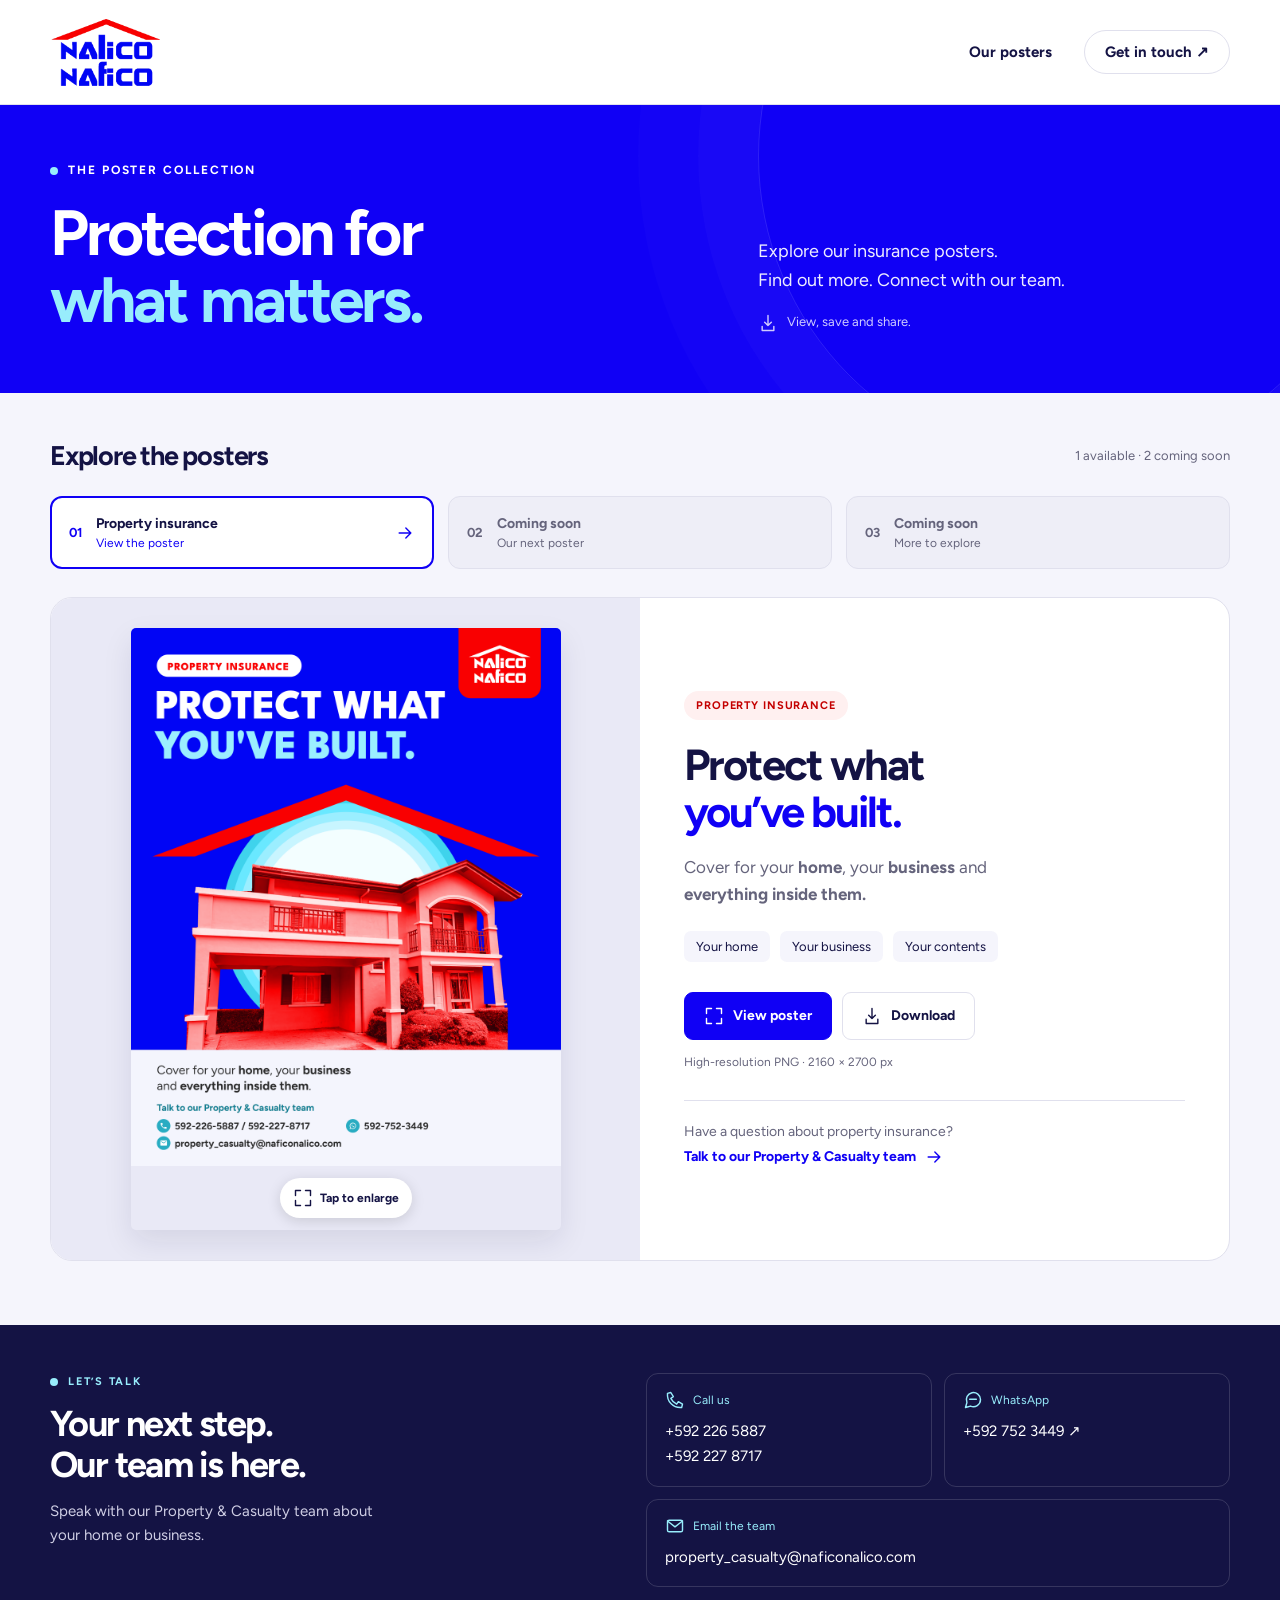
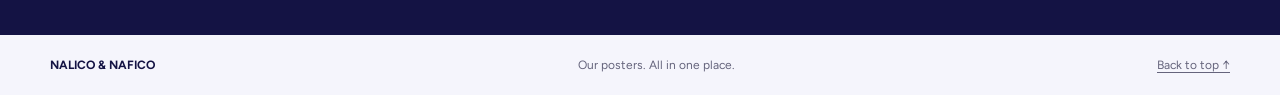
==== posters.html @ 08a46549 "Add Microsoft Forms registration before poster gallery" ====
<!doctype html>
<html lang="en">
<head>
  <meta charset="utf-8">
  <meta name="viewport" content="width=device-width, initial-scale=1">
  <meta name="theme-color" content="#1000f5">
  <meta name="description" content="Explore NALICO & NAFICO's event posters. View and download our property insurance poster, or contact our Property & Casualty team.">
  <meta property="og:title" content="NALICO & NAFICO | Explore our posters">
  <meta property="og:description" content="Protect what you've built. View our property insurance poster and connect with our team.">
  <meta property="og:image" content="https://densdanielp-max.github.io/event-posters/property-insurance.png">
  <title>Explore our posters | NALICO &amp; NAFICO</title>
  <link rel="stylesheet" href="fonts.css">
  <link rel="stylesheet" href="style.css">
  <script src="app.js" defer></script>
</head>
<body>
  <svg xmlns="http://www.w3.org/2000/svg" style="position:absolute;width:0;height:0;overflow:hidden" aria-hidden="true"><symbol id="arrow" viewBox="0 0 24 24"><path d="M5 12h14m-6-6 6 6-6 6"/></symbol><symbol id="download" viewBox="0 0 24 24"><path d="M12 3v12m-4-4 4 4 4-4M5 16v5h14v-5"/></symbol><symbol id="expand" viewBox="0 0 24 24"><path d="M9 3H3v6m12-6h6v6M3 15v6h6m12-6v6h-6"/></symbol><symbol id="phone" viewBox="0 0 24 24"><path d="m7 3 3 5-3 2a15 15 0 0 0 7 7l2-3 5 3-1 4C10 22 2 14 3 4Z"/></symbol><symbol id="mail" viewBox="0 0 24 24"><rect x="3" y="5" width="18" height="14" rx="2"/><path d="m3 6 9 7 9-7"/></symbol><symbol id="chat" viewBox="0 0 24 24"><path d="M21 11.5a8.5 8.5 0 0 1-12 7.8L3 21l1.7-6A8.5 8.5 0 1 1 21 11.5Z"/><path d="M8 11h8"/></symbol></svg>
  <a class="skip" href="#posters">Skip to posters</a>
  <header><div class="wrap header-inner"><a href="#" aria-label="NALICO and NAFICO home"><img class="logo" src="logo.png" width="356" height="222" alt="NALICO NAFICO"></a><nav class="nav" aria-label="Main navigation"><a href="#posters">Our posters</a><a class="contact-nav" href="#contact">Get in touch <span aria-hidden="true">↗</span></a></nav></div></header>
  <main>
    <section class="intro" aria-labelledby="page-title"><div class="wrap intro-grid"><div><p class="eyebrow">The poster collection</p><h1 id="page-title">Protection for<br><span>what matters.</span></h1></div><div class="intro-copy"><p>Explore our insurance posters.<br>Find out more. Connect with our team.</p><p class="hint"><svg class="icon" aria-hidden="true"><use href="#download"/></svg>View, save and share.</p></div></div></section>
    <section class="collection wrap" id="posters" aria-labelledby="collection-title">
      <div class="section-title"><h2 id="collection-title">Explore the posters</h2><span>1 available · 2 coming soon</span></div>
      <div class="poster-list" aria-label="Poster collection">
        <a class="poster-slot active" href="#property"><span class="slot-number">01</span><span class="slot-label">Property insurance<small>View the poster</small></span><svg class="icon slot-arrow" aria-hidden="true"><use href="#arrow"/></svg></a>
        <div class="poster-slot pending"><span class="slot-number">02</span><span class="slot-label">Coming soon<small>Our next poster</small></span></div>
        <div class="poster-slot pending"><span class="slot-number">03</span><span class="slot-label">Coming soon<small>More to explore</small></span></div>
      </div>
      <article class="feature" id="property" aria-labelledby="property-title">
        <div class="artwork"><a class="poster-open" href="property-insurance.png" data-open-poster aria-label="View property insurance poster full size"><img src="property-insurance.png" width="2160" height="2700" fetchpriority="high" alt="Property insurance: Protect what you've built. Cover for your home, your business and everything inside them. Contact details are provided below."><span class="zoom-label"><svg class="icon" aria-hidden="true"><use href="#expand"/></svg>Tap to enlarge</span></a></div>
        <div class="details"><span class="tag">Property insurance</span><h2 id="property-title">Protect what<br><span>you’ve built.</span></h2><p>Cover for your <strong>home</strong>, your <strong>business</strong> and <strong>everything inside them.</strong></p><ul class="cover-points" aria-label="Property insurance"><li>Your home</li><li>Your business</li><li>Your contents</li></ul><div class="actions"><a class="btn btn-primary" href="property-insurance.png" data-open-poster><svg class="icon" aria-hidden="true"><use href="#expand"/></svg>View poster</a><a class="btn" href="property-insurance.png" download="NAFICO-Property-Insurance.png"><svg class="icon" aria-hidden="true"><use href="#download"/></svg>Download</a></div><p class="file-note">High-resolution PNG · 2160 × 2700 px</p><div class="mini-contact">Have a question about property insurance?<br><a href="#contact">Talk to our Property &amp; Casualty team <svg class="icon" aria-hidden="true"><use href="#arrow"/></svg></a></div></div>
      </article>
    </section>
    <section class="contact-section" id="contact" aria-labelledby="contact-title"><div class="wrap contact-grid"><div><p class="eyebrow">Let’s talk</p><h2 id="contact-title">Your next step.<br>Our team is here.</h2><p>Speak with our Property &amp; Casualty team about your home or business.</p></div><div class="contact-methods"><div class="contact-item"><span class="method-title"><svg class="icon" aria-hidden="true"><use href="#phone"/></svg>Call us</span><a href="tel:+5922265887">+592 226 5887</a><a href="tel:+5922278717">+592 227 8717</a></div><div class="contact-item"><span class="method-title"><svg class="icon" aria-hidden="true"><use href="#chat"/></svg>WhatsApp</span><a href="https://wa.me/5927523449" target="_blank" rel="noopener noreferrer" aria-label="Chat on WhatsApp at +592 752 3449 (opens in a new tab)">+592 752 3449 ↗</a></div><div class="contact-item wide"><span class="method-title"><svg class="icon" aria-hidden="true"><use href="#mail"/></svg>Email the team</span><a href="mailto:property_casualty@naficonalico.com">property_casualty@naficonalico.com</a></div></div></div></section>
  </main>
  <footer><div class="wrap footer-inner"><strong>NALICO &amp; NAFICO</strong><span>Our posters. All in one place.</span><a href="#page-title">Back to top ↑</a></div></footer>
  <dialog id="poster-dialog" aria-labelledby="dialog-title"><div class="dialog-bar"><h2 id="dialog-title">Property insurance</h2><div class="dialog-tools"><a class="btn" href="property-insurance.png" download="NAFICO-Property-Insurance.png" aria-label="Download property insurance poster"><svg class="icon" aria-hidden="true"><use href="#download"/></svg><span class="download-label">Download</span></a><button class="btn" id="close-poster" type="button" autofocus>Close <span aria-hidden="true">×</span></button></div></div><img class="dialog-poster" src="property-insurance.png" width="2160" height="2700" loading="lazy" alt="NALICO NAFICO property insurance poster: Protect what you've built. Home, business and contents. Call 592-226-5887 or 592-227-8717; WhatsApp 592-752-3449; email property_casualty@naficonalico.com."><p class="dialog-tip"><a href="property-insurance.png" target="_blank" rel="noopener">Open original image for a closer look ↗</a></p></dialog>
</body>
</html>
---- fonts.css ----
/* latin */
@font-face {
  font-family: 'Figtree';
  font-style: normal;
  font-weight: 400;
  font-display: block;
  src: url([data-uri]) format('woff2');
  unicode-range: U+0000-00FF, U+0131, U+0152-0153, U+02BB-02BC, U+02C6, U+02DA, U+02DC, U+0304, U+0308, U+0329, U+2000-206F, U+20AC, U+2122, U+2191, U+2193, U+2212, U+2215, U+FEFF, U+FFFD;
}
/* latin */
@font-face {
  font-family: 'Figtree';
  font-style: normal;
  font-weight: 700;
  font-display: block;
  src: url([data-uri]) format('woff2');
  unicode-range: U+0000-00FF, U+0131, U+0152-0153, U+02BB-02BC, U+02C6, U+02DA, U+02DC, U+0304, U+0308, U+0329, U+2000-206F, U+20AC, U+2122, U+2191, U+2193, U+2212, U+2215, U+FEFF, U+FFFD;
}
/* latin */
@font-face {
  font-family: 'League Spartan';
  font-style: normal;
  font-weight: 800;
  font-display: block;
  src: url([data-uri]) format('woff2');
  unicode-range: U+0000-00FF, U+0131, U+0152-0153, U+02BB-02BC, U+02C6, U+02DA, U+02DC, U+0304, U+0308, U+0329, U+2000-206F, U+20AC, U+2122, U+2191, U+2193, U+2212, U+2215, U+FEFF, U+FFFD;
}
---- style.css ----
:root{--blue:#1000f5;--navy:#141344;--aqua:#98edfc;--red:#fa0808;--paper:#f5f5fc;--muted:#65647c;--line:#e0e0ed;--radius:22px;font-family:Figtree,Arial,sans-serif;color:var(--navy);background:var(--paper);color-scheme:light}
*{box-sizing:border-box}html{scroll-behavior:smooth;scroll-padding-top:24px}body{margin:0}a{color:inherit;text-decoration:none}button{font:inherit;cursor:pointer}img{display:block;max-width:100%}button,a{-webkit-tap-highlight-color:transparent}a:focus-visible,button:focus-visible{outline:3px solid #148090;outline-offset:5px}h1,h2,h3,p{margin:0}h1,h2,h3{font-weight:800;letter-spacing:-.045em}p{line-height:1.6}.wrap{width:min(1180px,calc(100% - 80px));margin:auto}.skip{position:absolute;top:-100px;left:20px;background:white;padding:16px;z-index:10}.skip:focus{top:10px}
header{background:white;border-bottom:1px solid var(--line)}.header-inner{min-height:104px;display:flex;align-items:center;justify-content:space-between;gap:24px}.logo{width:112px;height:auto}.nav{display:flex;align-items:center;gap:32px;font-size:15px;font-weight:650}.nav a:hover{color:var(--blue)}.nav .contact-nav{border:1px solid var(--line);padding:12px 20px;border-radius:100px}
.intro{background:var(--blue);color:white;padding:56px 0 60px;position:relative;overflow:hidden}.intro:after{content:"";position:absolute;right:-100px;top:-260px;width:620px;height:620px;border:1px solid #ffffff20;border-radius:50%;box-shadow:0 0 0 60px #ffffff05,0 0 0 120px #ffffff04;pointer-events:none}.intro-grid{display:grid;grid-template-columns:1.35fr 1fr;gap:70px;align-items:end;position:relative;z-index:1}.eyebrow{font-size:12px;font-weight:750;letter-spacing:.16em;text-transform:uppercase;display:flex;align-items:center;gap:10px}.eyebrow:before{content:"";width:8px;height:8px;border-radius:50%;background:var(--aqua)}h1{font-size:clamp(40px,5vw,64px);line-height:1.04;margin-top:20px}h1 span{color:var(--aqua)}.intro-copy p{font-size:18px;max-width:350px;color:#eeedff}.intro-copy .hint{font-size:13px;color:#cfcbff;margin-top:18px;display:flex;gap:9px;align-items:center}.icon{width:20px;height:20px;flex:none;fill:none;stroke:currentColor;stroke-width:1.7;stroke-linecap:round;stroke-linejoin:round}
.collection{padding:46px 0 64px}.section-title{display:flex;align-items:center;justify-content:space-between;gap:16px;margin-bottom:24px}.section-title h2{font-size:27px}.section-title span{color:var(--muted);font-size:13px}.poster-list{display:grid;grid-template-columns:repeat(3,1fr);gap:14px;margin-bottom:28px}.poster-slot{border:1px solid var(--line);border-radius:12px;padding:18px;display:flex;align-items:center;gap:14px;min-width:0}.poster-slot.active{background:white;border:2px solid var(--blue);padding:17px}.slot-number{font-size:13px;color:var(--muted);font-weight:700}.active .slot-number{color:var(--blue)}.slot-label{font-size:14px;font-weight:700}.slot-label small{display:block;font-size:12px;font-weight:400;color:var(--muted);margin-top:4px}.poster-slot.active .slot-label small{color:var(--blue)}.pending{background:#eeeef7;color:var(--muted)}.slot-arrow{margin-left:auto;color:var(--blue)}
.feature{display:grid;grid-template-columns:1fr 1fr;background:white;border:1px solid var(--line);border-radius:var(--radius);overflow:hidden}.artwork{background:#e9e9f6;padding:30px;display:flex;align-items:center;justify-content:center}.poster-open{display:block;border:0;padding:0;background:transparent;width:100%;max-width:430px;position:relative;text-align:left;border-radius:5px;box-shadow:0 12px 30px #17114418;overflow:hidden}.poster-open img{width:100%;height:auto}.zoom-label{position:static;width:max-content;margin:12px auto;display:flex;gap:7px;align-items:center;padding:10px 13px;background:#fff;color:var(--navy);border-radius:100px;box-shadow:0 3px 14px #0002;font-size:12px;font-weight:700}.poster-open:hover .zoom-label{background:var(--aqua)}
.details{padding:44px;display:flex;flex-direction:column;justify-content:center}.tag{align-self:flex-start;display:inline-flex;align-items:center;border-radius:100px;background:#fff0f0;color:#c40000;padding:8px 12px;font-weight:750;font-size:11px;text-transform:uppercase;letter-spacing:.08em}.details h2{font-size:clamp(34px,3.4vw,46px);line-height:1.08;margin:22px 0 18px}.details h2 span{color:var(--blue)}.details>p{font-size:17px;color:var(--muted);max-width:350px}.cover-points{display:flex;flex-wrap:wrap;gap:10px;margin:22px 0 30px;padding:0;list-style:none}.cover-points li{background:var(--paper);font-size:13px;padding:8px 12px;border-radius:7px}.actions{display:flex;flex-wrap:wrap;gap:10px}.btn{display:inline-flex;align-items:center;justify-content:center;gap:9px;min-height:48px;padding:13px 19px;border-radius:9px;font-weight:700;font-size:14px;border:1px solid var(--line);background:white;color:var(--navy)}.btn-primary{background:var(--blue);border-color:var(--blue);color:white}.btn:hover{background:#ecebff}.btn-primary:hover{background:#2517c5}.file-note{font-size:12px!important;color:var(--muted);margin-top:13px!important}.mini-contact{border-top:1px solid var(--line);margin-top:28px;padding-top:22px;font-size:14px;color:var(--muted)}.mini-contact a{display:inline-flex;align-items:center;gap:8px;margin-top:7px;color:var(--blue);font-weight:700}.mini-contact a:hover{text-decoration:underline}
.contact-section{background:var(--navy);color:white;padding:48px 0}.contact-grid{display:grid;grid-template-columns:1fr 1.1fr;gap:65px}.contact-section .eyebrow{font-size:11px;color:var(--aqua)}.contact-section h2{font-size:36px;line-height:1.12;margin:14px 0}.contact-section p{font-size:15px;color:#cfcee4;max-width:330px}.contact-methods{display:grid;grid-template-columns:1fr 1fr;gap:12px}.contact-item{border:1px solid #ffffff25;border-radius:12px;padding:16px 18px;min-width:0}.contact-item.wide{grid-column:1/-1}.method-title{display:flex;align-items:center;gap:8px;color:var(--aqua);font-size:12px;margin-bottom:9px}.contact-item a{display:block;font-size:15px;line-height:1.7;overflow-wrap:anywhere}.contact-item a:hover{text-decoration:underline}.footer-inner{display:flex;justify-content:space-between;gap:20px;padding:23px 0;font-size:12px;color:var(--muted)}.footer-inner strong{color:var(--navy);font-weight:700}.footer-inner a{text-decoration:underline;text-underline-offset:3px}
dialog{padding:0;border:0;border-radius:12px;max-width:min(95vw,1000px);max-height:94dvh;width:90vw;background:var(--paper);color:var(--navy)}dialog::backdrop{background:#080621dc}.dialog-bar{display:flex;align-items:center;justify-content:space-between;gap:14px;padding:12px 16px;position:sticky;top:0;background:white;z-index:2;border-bottom:1px solid var(--line)}.dialog-bar h2{font-size:16px;letter-spacing:0}.dialog-tools{display:flex;gap:8px}.dialog-tools .btn{min-height:42px;padding:9px 12px;font-size:12px}.dialog-poster{width:100%;height:auto}.dialog-tip{font-size:12px;text-align:center;padding:12px}
@media(max-width:900px){.wrap{width:calc(100% - 48px)}.intro-grid{gap:35px}.intro-copy p{font-size:16px}.details{padding:28px}.artwork{padding:22px}.contact-grid{gap:32px}.contact-methods{grid-template-columns:1fr}.contact-item.wide{grid-column:auto}}
@media(max-width:640px){.wrap{width:calc(100% - 36px)}.header-inner{min-height:86px}.logo{width:87px}.nav{gap:18px;font-size:13px}.nav .contact-nav{padding:10px 14px}.intro{padding:34px 0 38px}.intro-grid{grid-template-columns:1fr;gap:21px}h1{font-size:42px;margin-top:16px}.intro-copy p{max-width:320px;font-size:16px}.intro-copy .hint{margin-top:12px}.collection{padding:30px 0 38px}.section-title h2{font-size:24px}.section-title span{font-size:12px}.poster-list{gap:8px;margin-bottom:20px}.poster-slot{padding:12px 10px;align-items:flex-start;gap:9px;flex-direction:column;border-radius:10px}.poster-slot.active{padding:11px 9px}.slot-label{font-size:12px}.slot-label small{font-size:11px}.slot-arrow{display:none}.feature{grid-template-columns:1fr;border-radius:16px}.artwork{padding:18px}.poster-open{max-width:430px}.details{padding:28px 24px}.details h2{font-size:37px}.details>p{font-size:16px}.cover-points{margin:20px 0 24px;gap:7px}.cover-points li{font-size:12px}.btn{padding:12px 15px;font-size:13px}.contact-section{padding:34px 0}.contact-grid{grid-template-columns:1fr;gap:24px}.contact-section h2{font-size:32px}.contact-methods{grid-template-columns:1fr 1fr;gap:10px}.contact-item{padding:14px}.contact-item.wide{grid-column:1/-1}.contact-item a{font-size:13px}.footer-inner{flex-direction:column;gap:8px;padding:22px 0}dialog{max-width:100vw;width:100vw;max-height:100dvh;border-radius:0}.dialog-bar{padding:10px}.dialog-bar h2{font-size:14px}.dialog-tools{gap:5px}.dialog-tools .btn{padding:8px}.dialog-tools .download-label{display:none}}
@media(prefers-reduced-motion:reduce){html{scroll-behavior:auto}}

@media(max-width:380px){.logo{width:76px}.header-inner{gap:12px}.nav{gap:12px}.nav .contact-nav{padding:10px}.section-title{align-items:flex-start}.section-title span{text-align:right}}
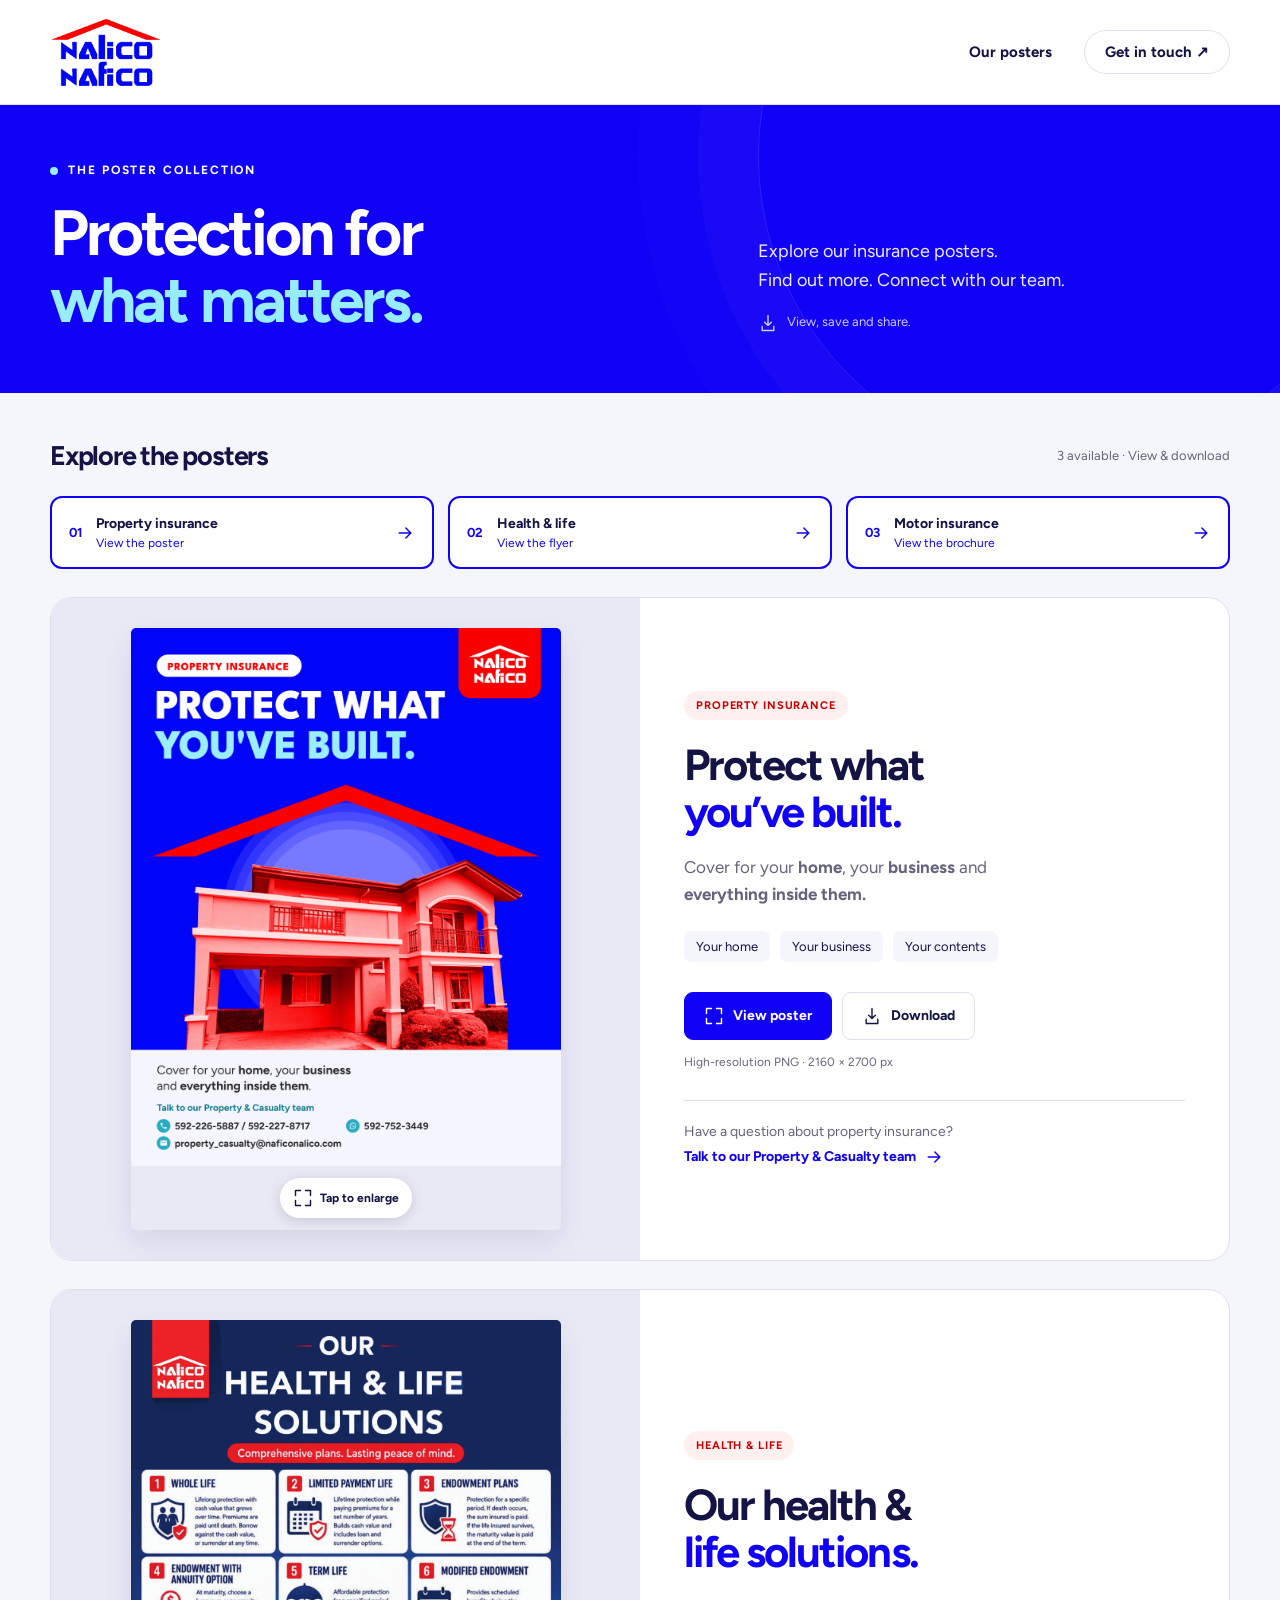
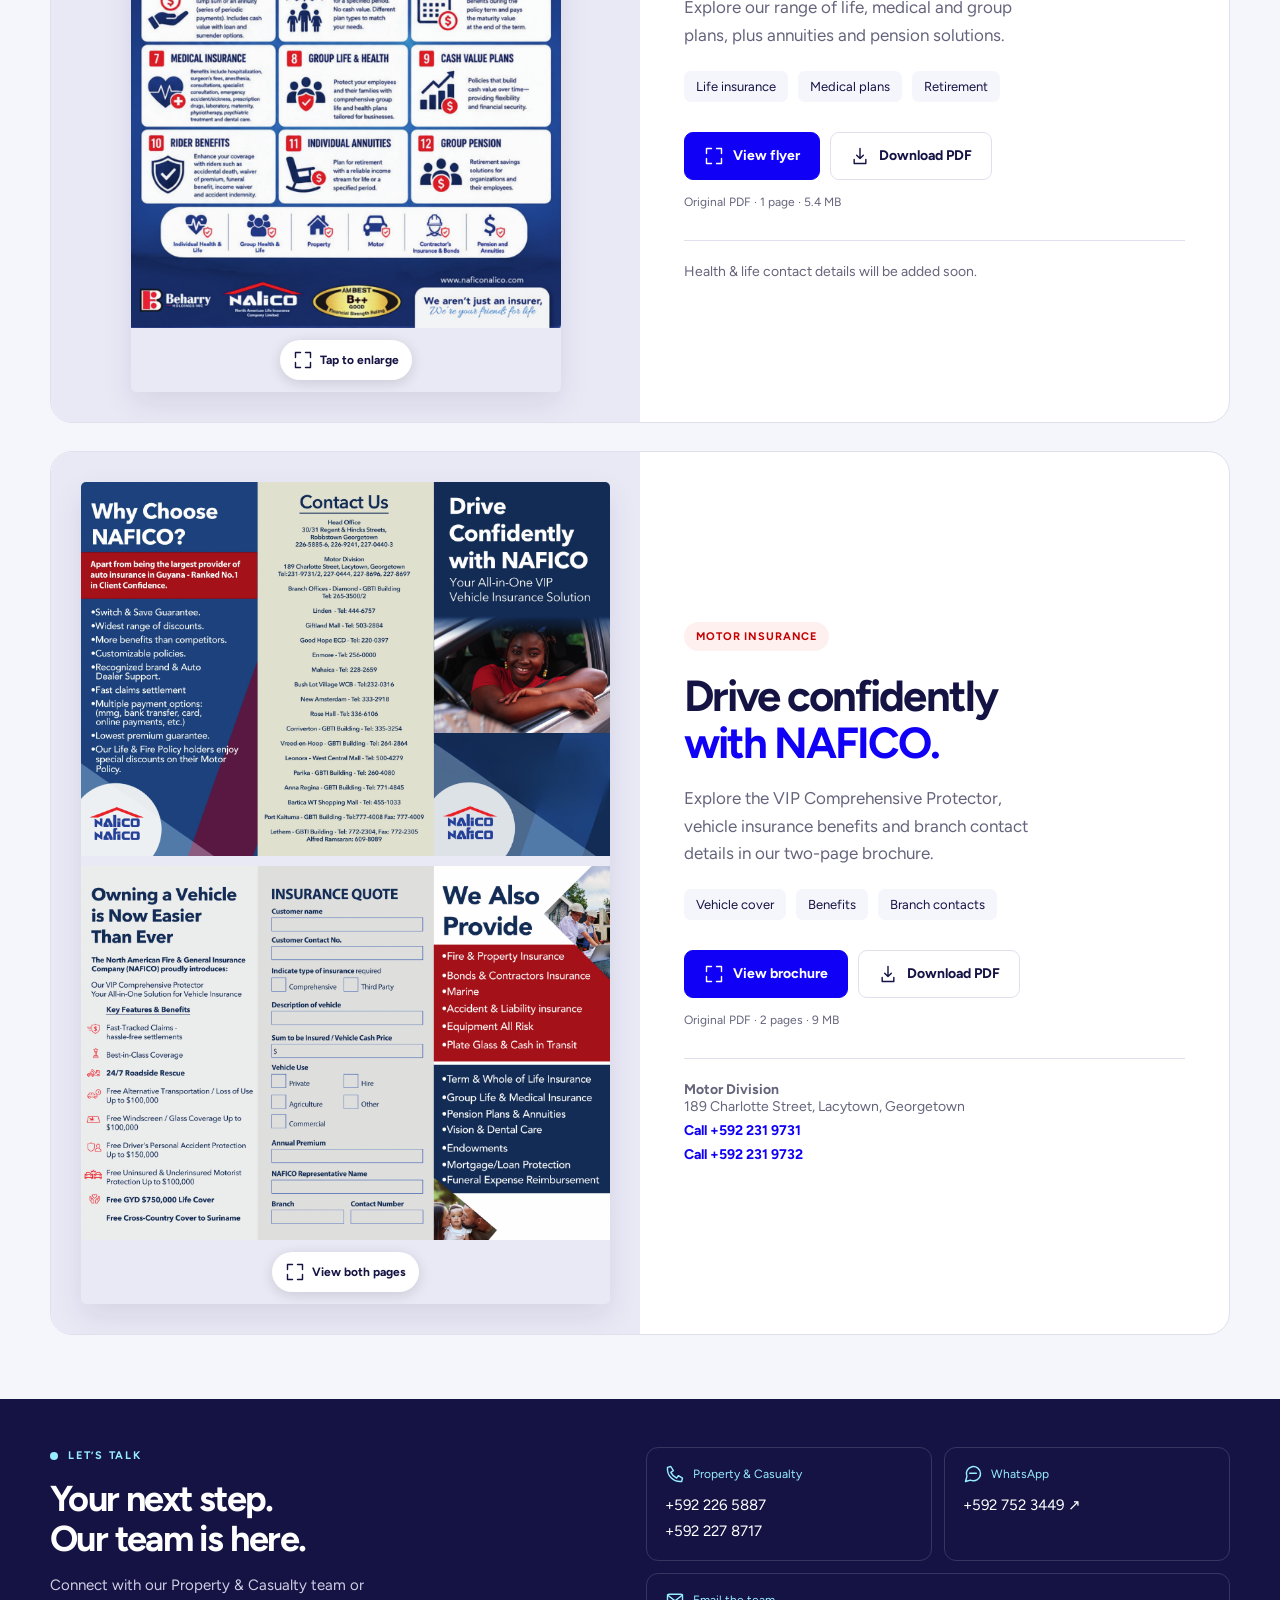
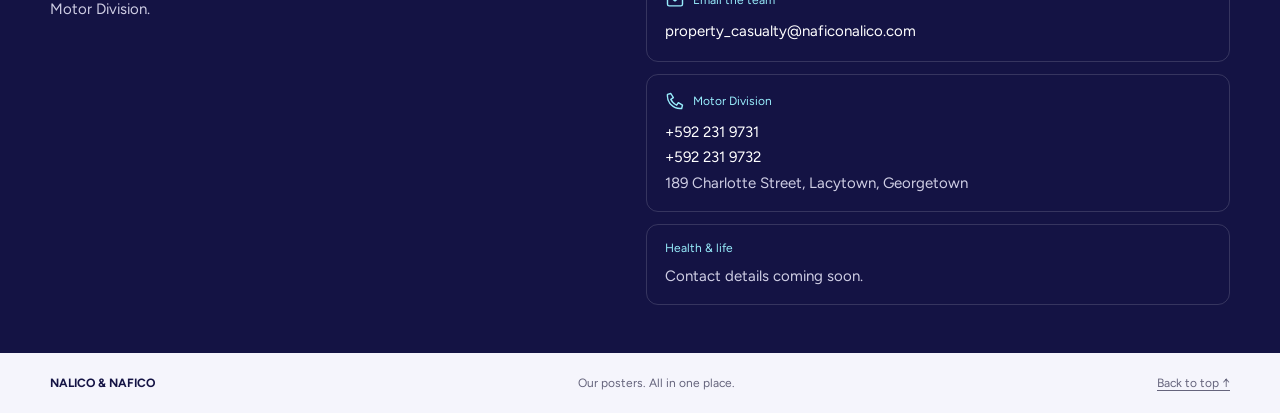
==== commit e3268566: "Publish all three insurance materials and Motor Division contacts" ====
--- a/posters.html
+++ b/posters.html
@@ -1,39 +1,50 @@
-<!doctype html>
-<html lang="en">
-<head>
-  <meta charset="utf-8">
-  <meta name="viewport" content="width=device-width, initial-scale=1">
-  <meta name="theme-color" content="#1000f5">
-  <meta name="description" content="Explore NALICO & NAFICO's event posters. View and download our property insurance poster, or contact our Property & Casualty team.">
-  <meta property="og:title" content="NALICO & NAFICO | Explore our posters">
-  <meta property="og:description" content="Protect what you've built. View our property insurance poster and connect with our team.">
-  <meta property="og:image" content="https://densdanielp-max.github.io/event-posters/property-insurance.png">
-  <title>Explore our posters | NALICO &amp; NAFICO</title>
-  <link rel="stylesheet" href="fonts.css">
-  <link rel="stylesheet" href="style.css">
-  <script src="app.js" defer></script>
-</head>
-<body>
-  <svg xmlns="http://www.w3.org/2000/svg" style="position:absolute;width:0;height:0;overflow:hidden" aria-hidden="true"><symbol id="arrow" viewBox="0 0 24 24"><path d="M5 12h14m-6-6 6 6-6 6"/></symbol><symbol id="download" viewBox="0 0 24 24"><path d="M12 3v12m-4-4 4 4 4-4M5 16v5h14v-5"/></symbol><symbol id="expand" viewBox="0 0 24 24"><path d="M9 3H3v6m12-6h6v6M3 15v6h6m12-6v6h-6"/></symbol><symbol id="phone" viewBox="0 0 24 24"><path d="m7 3 3 5-3 2a15 15 0 0 0 7 7l2-3 5 3-1 4C10 22 2 14 3 4Z"/></symbol><symbol id="mail" viewBox="0 0 24 24"><rect x="3" y="5" width="18" height="14" rx="2"/><path d="m3 6 9 7 9-7"/></symbol><symbol id="chat" viewBox="0 0 24 24"><path d="M21 11.5a8.5 8.5 0 0 1-12 7.8L3 21l1.7-6A8.5 8.5 0 1 1 21 11.5Z"/><path d="M8 11h8"/></symbol></svg>
-  <a class="skip" href="#posters">Skip to posters</a>
-  <header><div class="wrap header-inner"><a href="#" aria-label="NALICO and NAFICO home"><img class="logo" src="logo.png" width="356" height="222" alt="NALICO NAFICO"></a><nav class="nav" aria-label="Main navigation"><a href="#posters">Our posters</a><a class="contact-nav" href="#contact">Get in touch <span aria-hidden="true">↗</span></a></nav></div></header>
-  <main>
-    <section class="intro" aria-labelledby="page-title"><div class="wrap intro-grid"><div><p class="eyebrow">The poster collection</p><h1 id="page-title">Protection for<br><span>what matters.</span></h1></div><div class="intro-copy"><p>Explore our insurance posters.<br>Find out more. Connect with our team.</p><p class="hint"><svg class="icon" aria-hidden="true"><use href="#download"/></svg>View, save and share.</p></div></div></section>
-    <section class="collection wrap" id="posters" aria-labelledby="collection-title">
-      <div class="section-title"><h2 id="collection-title">Explore the posters</h2><span>1 available · 2 coming soon</span></div>
-      <div class="poster-list" aria-label="Poster collection">
-        <a class="poster-slot active" href="#property"><span class="slot-number">01</span><span class="slot-label">Property insurance<small>View the poster</small></span><svg class="icon slot-arrow" aria-hidden="true"><use href="#arrow"/></svg></a>
-        <div class="poster-slot pending"><span class="slot-number">02</span><span class="slot-label">Coming soon<small>Our next poster</small></span></div>
-        <div class="poster-slot pending"><span class="slot-number">03</span><span class="slot-label">Coming soon<small>More to explore</small></span></div>
-      </div>
-      <article class="feature" id="property" aria-labelledby="property-title">
-        <div class="artwork"><a class="poster-open" href="property-insurance.png" data-open-poster aria-label="View property insurance poster full size"><img src="property-insurance.png" width="2160" height="2700" fetchpriority="high" alt="Property insurance: Protect what you've built. Cover for your home, your business and everything inside them. Contact details are provided below."><span class="zoom-label"><svg class="icon" aria-hidden="true"><use href="#expand"/></svg>Tap to enlarge</span></a></div>
-        <div class="details"><span class="tag">Property insurance</span><h2 id="property-title">Protect what<br><span>you’ve built.</span></h2><p>Cover for your <strong>home</strong>, your <strong>business</strong> and <strong>everything inside them.</strong></p><ul class="cover-points" aria-label="Property insurance"><li>Your home</li><li>Your business</li><li>Your contents</li></ul><div class="actions"><a class="btn btn-primary" href="property-insurance.png" data-open-poster><svg class="icon" aria-hidden="true"><use href="#expand"/></svg>View poster</a><a class="btn" href="property-insurance.png" download="NAFICO-Property-Insurance.png"><svg class="icon" aria-hidden="true"><use href="#download"/></svg>Download</a></div><p class="file-note">High-resolution PNG · 2160 × 2700 px</p><div class="mini-contact">Have a question about property insurance?<br><a href="#contact">Talk to our Property &amp; Casualty team <svg class="icon" aria-hidden="true"><use href="#arrow"/></svg></a></div></div>
-      </article>
-    </section>
-    <section class="contact-section" id="contact" aria-labelledby="contact-title"><div class="wrap contact-grid"><div><p class="eyebrow">Let’s talk</p><h2 id="contact-title">Your next step.<br>Our team is here.</h2><p>Speak with our Property &amp; Casualty team about your home or business.</p></div><div class="contact-methods"><div class="contact-item"><span class="method-title"><svg class="icon" aria-hidden="true"><use href="#phone"/></svg>Call us</span><a href="tel:+5922265887">+592 226 5887</a><a href="tel:+5922278717">+592 227 8717</a></div><div class="contact-item"><span class="method-title"><svg class="icon" aria-hidden="true"><use href="#chat"/></svg>WhatsApp</span><a href="https://wa.me/5927523449" target="_blank" rel="noopener noreferrer" aria-label="Chat on WhatsApp at +592 752 3449 (opens in a new tab)">+592 752 3449 ↗</a></div><div class="contact-item wide"><span class="method-title"><svg class="icon" aria-hidden="true"><use href="#mail"/></svg>Email the team</span><a href="mailto:property_casualty@naficonalico.com">property_casualty@naficonalico.com</a></div></div></div></section>
-  </main>
-  <footer><div class="wrap footer-inner"><strong>NALICO &amp; NAFICO</strong><span>Our posters. All in one place.</span><a href="#page-title">Back to top ↑</a></div></footer>
-  <dialog id="poster-dialog" aria-labelledby="dialog-title"><div class="dialog-bar"><h2 id="dialog-title">Property insurance</h2><div class="dialog-tools"><a class="btn" href="property-insurance.png" download="NAFICO-Property-Insurance.png" aria-label="Download property insurance poster"><svg class="icon" aria-hidden="true"><use href="#download"/></svg><span class="download-label">Download</span></a><button class="btn" id="close-poster" type="button" autofocus>Close <span aria-hidden="true">×</span></button></div></div><img class="dialog-poster" src="property-insurance.png" width="2160" height="2700" loading="lazy" alt="NALICO NAFICO property insurance poster: Protect what you've built. Home, business and contents. Call 592-226-5887 or 592-227-8717; WhatsApp 592-752-3449; email property_casualty@naficonalico.com."><p class="dialog-tip"><a href="property-insurance.png" target="_blank" rel="noopener">Open original image for a closer look ↗</a></p></dialog>
-</body>
-</html>
+<!doctype html>
+<html lang="en">
+<head>
+  <meta charset="utf-8">
+  <meta name="viewport" content="width=device-width, initial-scale=1">
+  <meta name="theme-color" content="#1000f5">
+  <meta name="description" content="Explore NALICO & NAFICO's event posters. View and download our property, health and life, and motor insurance materials.">
+  <meta property="og:title" content="NALICO & NAFICO | Explore our posters">
+  <meta property="og:description" content="Protect what you've built. View our property insurance poster and connect with our team.">
+  <meta property="og:image" content="https://densdanielp-max.github.io/event-posters/property-insurance.png?v=subtle-rings">
+  <title>Explore our posters | NALICO &amp; NAFICO</title>
+  <link rel="stylesheet" href="fonts.css">
+  <link rel="stylesheet" href="style.css?v=three-posters">
+  <script src="app.js?v=three-posters" defer></script>
+</head>
+<body>
+  <svg xmlns="http://www.w3.org/2000/svg" style="position:absolute;width:0;height:0;overflow:hidden" aria-hidden="true"><symbol id="arrow" viewBox="0 0 24 24"><path d="M5 12h14m-6-6 6 6-6 6"/></symbol><symbol id="download" viewBox="0 0 24 24"><path d="M12 3v12m-4-4 4 4 4-4M5 16v5h14v-5"/></symbol><symbol id="expand" viewBox="0 0 24 24"><path d="M9 3H3v6m12-6h6v6M3 15v6h6m12-6v6h-6"/></symbol><symbol id="phone" viewBox="0 0 24 24"><path d="m7 3 3 5-3 2a15 15 0 0 0 7 7l2-3 5 3-1 4C10 22 2 14 3 4Z"/></symbol><symbol id="mail" viewBox="0 0 24 24"><rect x="3" y="5" width="18" height="14" rx="2"/><path d="m3 6 9 7 9-7"/></symbol><symbol id="chat" viewBox="0 0 24 24"><path d="M21 11.5a8.5 8.5 0 0 1-12 7.8L3 21l1.7-6A8.5 8.5 0 1 1 21 11.5Z"/><path d="M8 11h8"/></symbol></svg>
+  <a class="skip" href="#posters">Skip to posters</a>
+  <header><div class="wrap header-inner"><a href="#" aria-label="NALICO and NAFICO home"><img class="logo" src="logo.png" width="356" height="222" alt="NALICO NAFICO"></a><nav class="nav" aria-label="Main navigation"><a href="#posters">Our posters</a><a class="contact-nav" href="#contact">Get in touch <span aria-hidden="true">↗</span></a></nav></div></header>
+  <main>
+    <section class="intro" aria-labelledby="page-title"><div class="wrap intro-grid"><div><p class="eyebrow">The poster collection</p><h1 id="page-title">Protection for<br><span>what matters.</span></h1></div><div class="intro-copy"><p>Explore our insurance posters.<br>Find out more. Connect with our team.</p><p class="hint"><svg class="icon" aria-hidden="true"><use href="#download"/></svg>View, save and share.</p></div></div></section>
+    <section class="collection wrap" id="posters" aria-labelledby="collection-title">
+      <div class="section-title"><h2 id="collection-title">Explore the posters</h2><span>3 available · View & download</span></div>
+      <div class="poster-list" aria-label="Poster collection">
+        <a class="poster-slot active" href="#property"><span class="slot-number">01</span><span class="slot-label">Property insurance<small>View the poster</small></span><svg class="icon slot-arrow" aria-hidden="true"><use href="#arrow"/></svg></a>
+        <a class="poster-slot active" href="#health"><span class="slot-number">02</span><span class="slot-label">Health &amp; life<small>View the flyer</small></span><svg class="icon slot-arrow" aria-hidden="true"><use href="#arrow"/></svg></a>
+        <a class="poster-slot active" href="#motor"><span class="slot-number">03</span><span class="slot-label">Motor insurance<small>View the brochure</small></span><svg class="icon slot-arrow" aria-hidden="true"><use href="#arrow"/></svg></a>
+      </div>
+      <article class="feature" id="property" aria-labelledby="property-title">
+        <div class="artwork"><a class="poster-open" href="property-insurance.png?v=subtle-rings" data-viewer="poster-dialog" aria-label="View property insurance poster full size"><img src="property-insurance.png?v=subtle-rings" width="2160" height="2700" fetchpriority="high" alt="Property insurance: Protect what you've built. Cover for your home, your business and everything inside them. Contact details are provided below."><span class="zoom-label"><svg class="icon" aria-hidden="true"><use href="#expand"/></svg>Tap to enlarge</span></a></div>
+        <div class="details"><span class="tag">Property insurance</span><h2 id="property-title">Protect what<br><span>you’ve built.</span></h2><p>Cover for your <strong>home</strong>, your <strong>business</strong> and <strong>everything inside them.</strong></p><ul class="cover-points" aria-label="Property insurance"><li>Your home</li><li>Your business</li><li>Your contents</li></ul><div class="actions"><a class="btn btn-primary" href="property-insurance.png?v=subtle-rings" data-viewer="poster-dialog"><svg class="icon" aria-hidden="true"><use href="#expand"/></svg>View poster</a><a class="btn" href="property-insurance.png?v=subtle-rings" download="NAFICO-Property-Insurance.png"><svg class="icon" aria-hidden="true"><use href="#download"/></svg>Download</a></div><p class="file-note">High-resolution PNG · 2160 × 2700 px</p><div class="mini-contact">Have a question about property insurance?<br><a href="#contact">Talk to our Property &amp; Casualty team <svg class="icon" aria-hidden="true"><use href="#arrow"/></svg></a></div></div>
+      </article>
+
+      <article class="feature additional-feature" id="health" aria-labelledby="health-title">
+        <div class="artwork"><a class="poster-open" href="health-insurance.pdf" data-viewer="health-dialog" aria-label="View health and life solutions flyer"><img src="health-insurance-page-1.png" width="1132" height="1600" loading="lazy" alt="Our Health and Life Solutions: twelve plan categories including life, medical, group health, annuities and pensions."><span class="zoom-label"><svg class="icon" aria-hidden="true"><use href="#expand"/></svg>Tap to enlarge</span></a></div>
+        <div class="details"><span class="tag">Health &amp; life</span><h2 id="health-title">Our health &amp;<br><span>life solutions.</span></h2><p>Explore our range of life, medical and group plans, plus annuities and pension solutions.</p><ul class="cover-points"><li>Life insurance</li><li>Medical plans</li><li>Retirement</li></ul><div class="actions"><a class="btn btn-primary" href="health-insurance.pdf" data-viewer="health-dialog"><svg class="icon" aria-hidden="true"><use href="#expand"/></svg>View flyer</a><a class="btn" href="health-insurance.pdf" download="NALICO-Health-and-Life-Solutions.pdf"><svg class="icon" aria-hidden="true"><use href="#download"/></svg>Download PDF</a></div><p class="file-note">Original PDF · 1 page · 5.4 MB</p><div class="mini-contact">Health &amp; life contact details will be added soon.</div></div>
+      </article>
+      <article class="feature additional-feature" id="motor" aria-labelledby="motor-title">
+        <div class="artwork brochure-artwork"><a class="poster-open" href="motor-insurance.pdf" data-viewer="motor-dialog" aria-label="View both pages of the motor insurance brochure"><img src="motor-insurance-page-1.png" width="1600" height="1132" loading="lazy" alt="Motor insurance brochure front: Drive Confidently with NAFICO, why choose NAFICO and branch contact details."><img class="brochure-second" src="motor-insurance-page-2.png" width="1600" height="1132" loading="lazy" alt="Motor insurance brochure reverse: VIP Comprehensive Protector benefits, a blank quotation form and other insurance products."><span class="zoom-label"><svg class="icon" aria-hidden="true"><use href="#expand"/></svg>View both pages</span></a></div>
+        <div class="details"><span class="tag">Motor insurance</span><h2 id="motor-title">Drive confidently<br><span>with NAFICO.</span></h2><p>Explore the VIP Comprehensive Protector, vehicle insurance benefits and branch contact details in our two-page brochure.</p><ul class="cover-points"><li>Vehicle cover</li><li>Benefits</li><li>Branch contacts</li></ul><div class="actions"><a class="btn btn-primary" href="motor-insurance.pdf" data-viewer="motor-dialog"><svg class="icon" aria-hidden="true"><use href="#expand"/></svg>View brochure</a><a class="btn" href="motor-insurance.pdf" download="NAFICO-Motor-Insurance-Brochure.pdf"><svg class="icon" aria-hidden="true"><use href="#download"/></svg>Download PDF</a></div><p class="file-note">Original PDF · 2 pages · 9 MB</p><div class="mini-contact"><strong>Motor Division</strong><br>189 Charlotte Street, Lacytown, Georgetown<br><a href="tel:+5922319731">Call +592 231 9731</a><br><a href="tel:+5922319732">Call +592 231 9732</a></div></div>
+      </article>
+    </section>
+    <section class="contact-section" id="contact" aria-labelledby="contact-title"><div class="wrap contact-grid"><div><p class="eyebrow">Let’s talk</p><h2 id="contact-title">Your next step.<br>Our team is here.</h2><p>Connect with our Property &amp; Casualty team or Motor Division.</p></div><div class="contact-methods"><div class="contact-item"><span class="method-title"><svg class="icon" aria-hidden="true"><use href="#phone"/></svg>Property &amp; Casualty</span><a href="tel:+5922265887">+592 226 5887</a><a href="tel:+5922278717">+592 227 8717</a></div><div class="contact-item"><span class="method-title"><svg class="icon" aria-hidden="true"><use href="#chat"/></svg>WhatsApp</span><a href="https://wa.me/5927523449" target="_blank" rel="noopener noreferrer" aria-label="Chat on WhatsApp at +592 752 3449 (opens in a new tab)">+592 752 3449 ↗</a></div><div class="contact-item wide"><span class="method-title"><svg class="icon" aria-hidden="true"><use href="#mail"/></svg>Email the team</span><a href="mailto:property_casualty@naficonalico.com">property_casualty@naficonalico.com</a></div><div class="contact-item wide"><span class="method-title"><svg class="icon" aria-hidden="true"><use href="#phone"/></svg>Motor Division</span><a href="tel:+5922319731">+592 231 9731</a><a href="tel:+5922319732">+592 231 9732</a><p class="office-address">189 Charlotte Street, Lacytown, Georgetown</p></div><div class="contact-item wide"><span class="method-title">Health &amp; life</span><p class="office-address">Contact details coming soon.</p></div></div></div></section>
+  </main>
+  <footer><div class="wrap footer-inner"><strong>NALICO &amp; NAFICO</strong><span>Our posters. All in one place.</span><a href="#page-title">Back to top ↑</a></div></footer>
+  <dialog id="poster-dialog" aria-labelledby="dialog-title"><div class="dialog-bar"><h2 id="dialog-title">Property insurance</h2><div class="dialog-tools"><a class="btn" href="property-insurance.png?v=subtle-rings" download="NAFICO-Property-Insurance.png" aria-label="Download property insurance poster"><svg class="icon" aria-hidden="true"><use href="#download"/></svg><span class="download-label">Download</span></a><button class="btn" data-close-viewer type="button" autofocus>Close <span aria-hidden="true">×</span></button></div></div><img class="dialog-poster" src="property-insurance.png?v=subtle-rings" width="2160" height="2700" loading="lazy" alt="NALICO NAFICO property insurance poster: Protect what you've built. Home, business and contents. Call 592-226-5887 or 592-227-8717; WhatsApp 592-752-3449; email property_casualty@naficonalico.com."><p class="dialog-tip"><a href="property-insurance.png?v=subtle-rings" target="_blank" rel="noopener">Open original image for a closer look ↗</a></p></dialog>
+<dialog id="health-dialog" aria-labelledby="health-dialog-title"><div class="dialog-bar"><h2 id="health-dialog-title">Health &amp; life solutions</h2><div class="dialog-tools"><a class="btn" href="health-insurance.pdf" download>Download PDF</a><button class="btn" data-close-viewer type="button" autofocus>Close <span aria-hidden="true">×</span></button></div></div><p class="dialog-tip">Page 1 of 1</p><img class="dialog-poster" src="health-insurance-page-1.png" loading="lazy" alt="Health &amp; life solutions, page 1. Open the original PDF below to zoom in and read all details."><p class="dialog-tip"><a href="health-insurance.pdf" target="_blank" rel="noopener">Open original PDF for a closer look ↗</a></p></dialog>
+<dialog id="motor-dialog" aria-labelledby="motor-dialog-title"><div class="dialog-bar"><h2 id="motor-dialog-title">Motor insurance brochure</h2><div class="dialog-tools"><a class="btn" href="motor-insurance.pdf" download>Download PDF</a><button class="btn" data-close-viewer type="button" autofocus>Close <span aria-hidden="true">×</span></button></div></div><p class="dialog-tip">Page 1 of 2</p><img class="dialog-poster" src="motor-insurance-page-1.png" loading="lazy" alt="Motor insurance brochure, page 1. Open the original PDF below to zoom in and read all details."><p class="dialog-tip">Page 2 of 2</p><img class="dialog-poster" src="motor-insurance-page-2.png" loading="lazy" alt="Motor insurance brochure, page 2. Open the original PDF below to zoom in and read all details."><p class="dialog-tip"><a href="motor-insurance.pdf" target="_blank" rel="noopener">Open original PDF for a closer look ↗</a></p></dialog>
+</body>
+</html>
--- a/style.css
+++ b/style.css
@@ -13,3 +13,4 @@
 
 @media(max-width:380px){.logo{width:76px}.header-inner{gap:12px}.nav{gap:12px}.nav .contact-nav{padding:10px}.section-title{align-items:flex-start}.section-title span{text-align:right}}
 
+.additional-feature{margin-top:28px}.brochure-second{border-top:10px solid #e9e9f6}.brochure-artwork .poster-open{max-width:100%}.dialog-tip a{text-decoration:underline;text-underline-offset:3px}
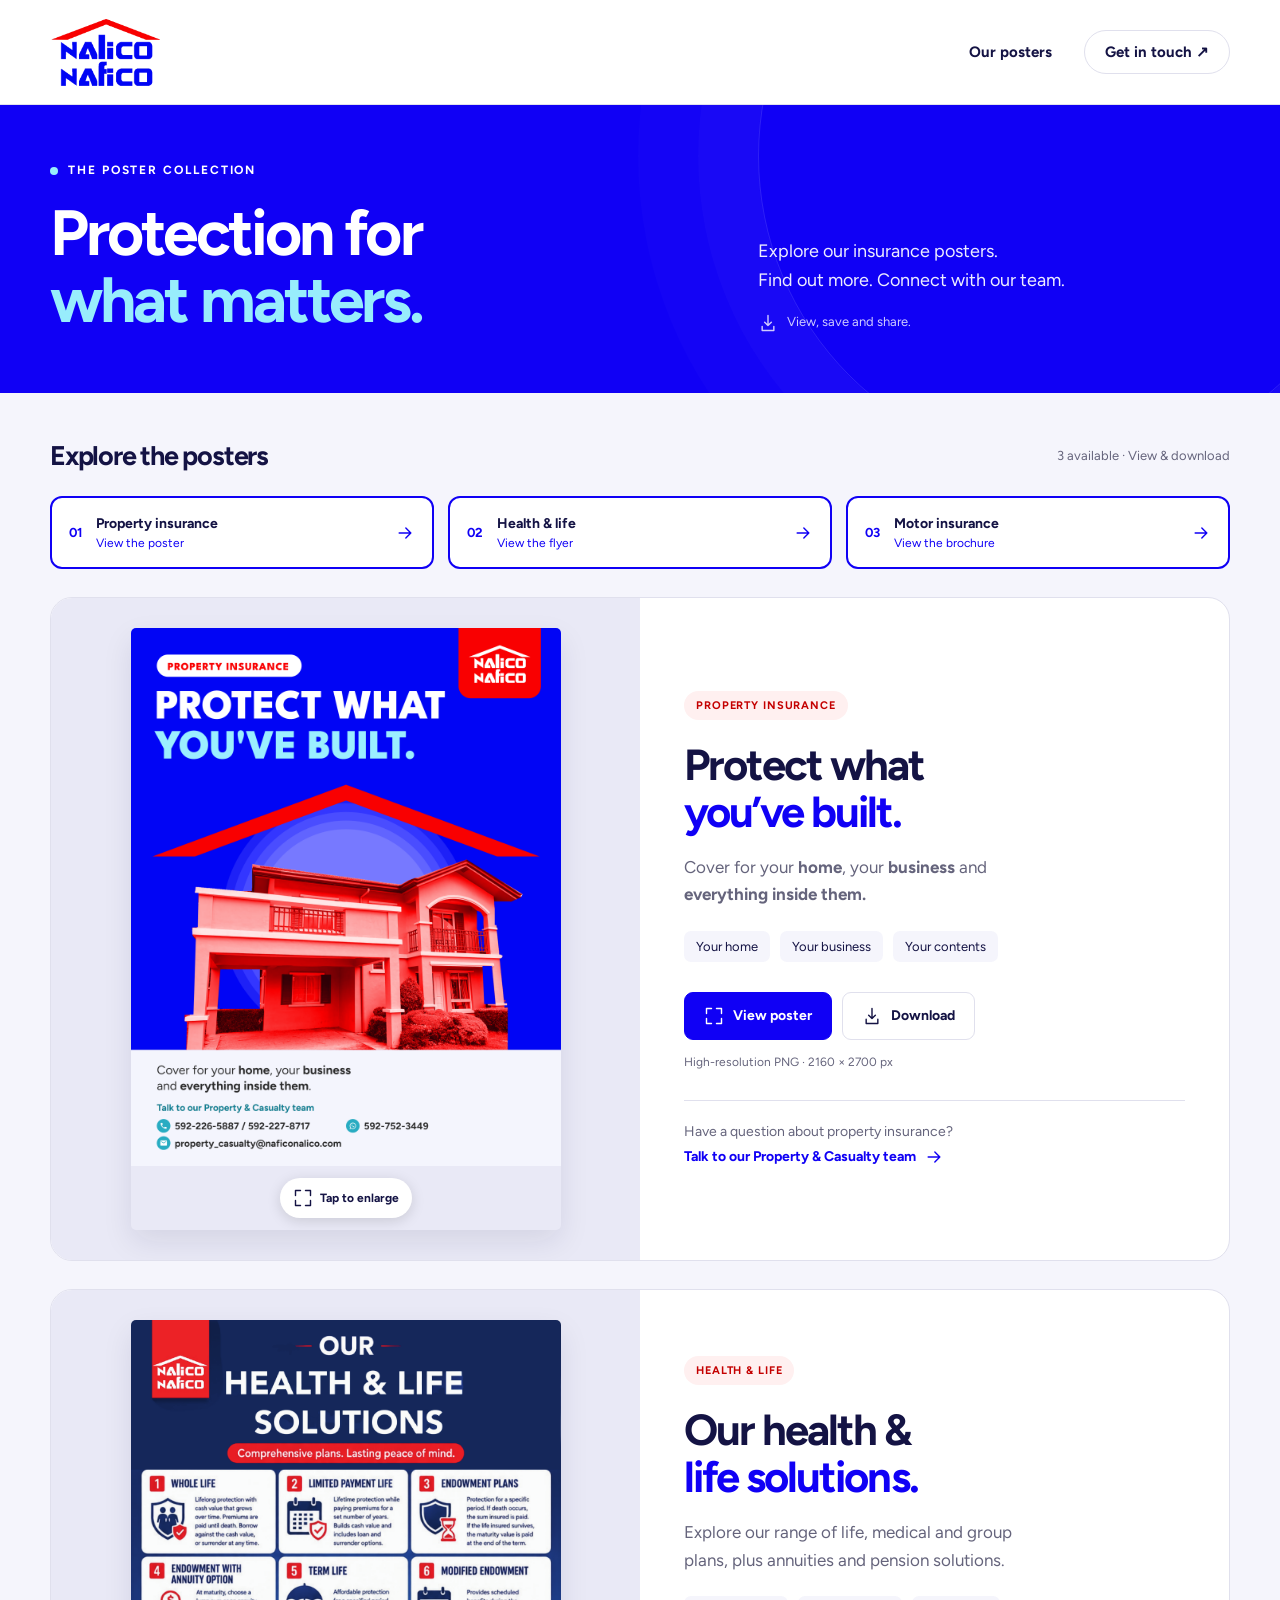
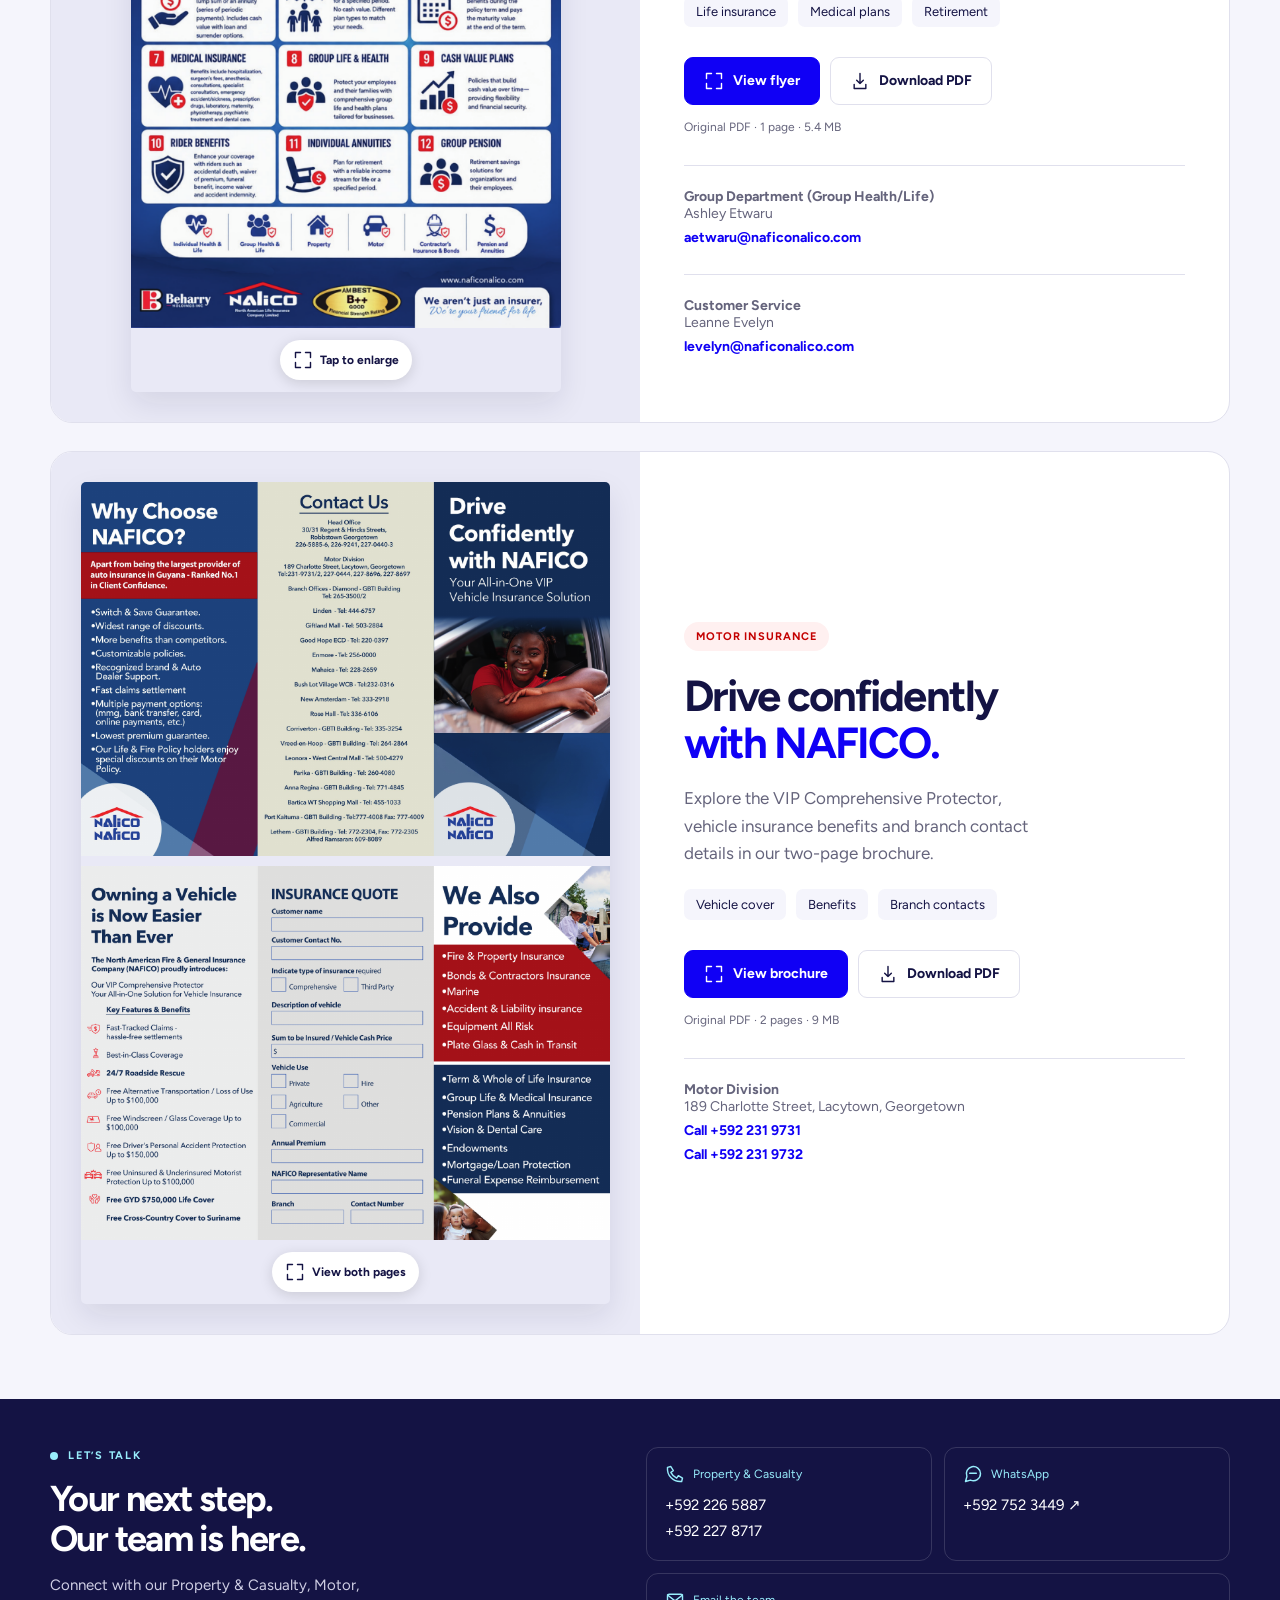
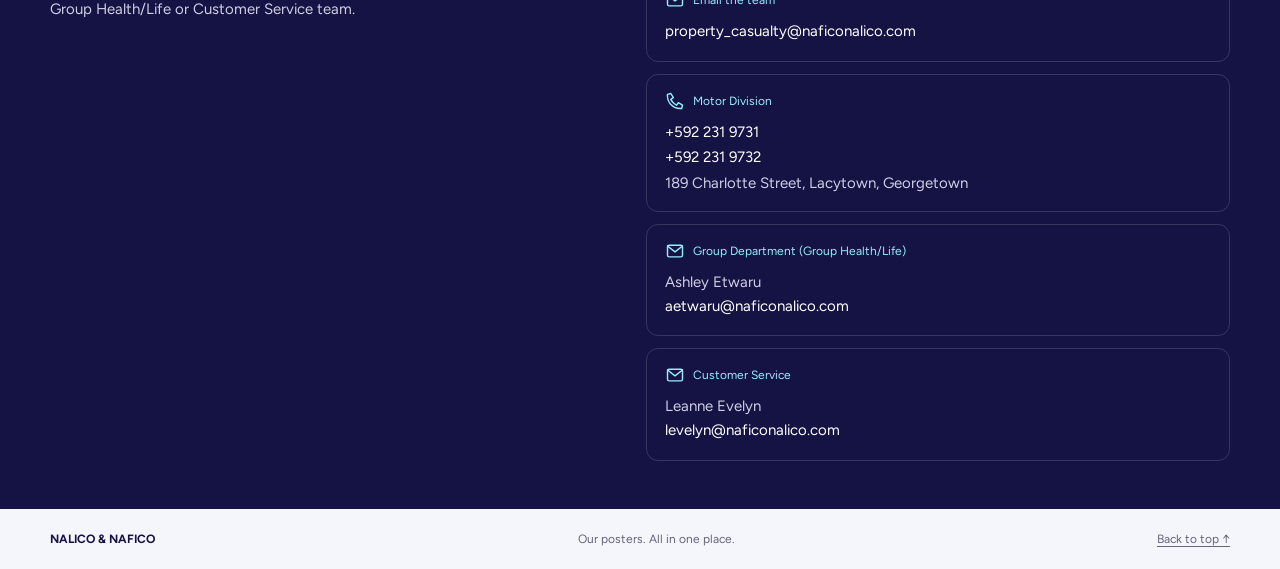
==== commit e0efb18e: "Add Group Health/Life and Customer Service contacts" ====
--- a/posters.html
+++ b/posters.html
@@ -33,14 +33,14 @@
 
       <article class="feature additional-feature" id="health" aria-labelledby="health-title">
         <div class="artwork"><a class="poster-open" href="health-insurance.pdf" data-viewer="health-dialog" aria-label="View health and life solutions flyer"><img src="health-insurance-page-1.png" width="1132" height="1600" loading="lazy" alt="Our Health and Life Solutions: twelve plan categories including life, medical, group health, annuities and pensions."><span class="zoom-label"><svg class="icon" aria-hidden="true"><use href="#expand"/></svg>Tap to enlarge</span></a></div>
-        <div class="details"><span class="tag">Health &amp; life</span><h2 id="health-title">Our health &amp;<br><span>life solutions.</span></h2><p>Explore our range of life, medical and group plans, plus annuities and pension solutions.</p><ul class="cover-points"><li>Life insurance</li><li>Medical plans</li><li>Retirement</li></ul><div class="actions"><a class="btn btn-primary" href="health-insurance.pdf" data-viewer="health-dialog"><svg class="icon" aria-hidden="true"><use href="#expand"/></svg>View flyer</a><a class="btn" href="health-insurance.pdf" download="NALICO-Health-and-Life-Solutions.pdf"><svg class="icon" aria-hidden="true"><use href="#download"/></svg>Download PDF</a></div><p class="file-note">Original PDF · 1 page · 5.4 MB</p><div class="mini-contact">Health &amp; life contact details will be added soon.</div></div>
+        <div class="details"><span class="tag">Health &amp; life</span><h2 id="health-title">Our health &amp;<br><span>life solutions.</span></h2><p>Explore our range of life, medical and group plans, plus annuities and pension solutions.</p><ul class="cover-points"><li>Life insurance</li><li>Medical plans</li><li>Retirement</li></ul><div class="actions"><a class="btn btn-primary" href="health-insurance.pdf" data-viewer="health-dialog"><svg class="icon" aria-hidden="true"><use href="#expand"/></svg>View flyer</a><a class="btn" href="health-insurance.pdf" download="NALICO-Health-and-Life-Solutions.pdf"><svg class="icon" aria-hidden="true"><use href="#download"/></svg>Download PDF</a></div><p class="file-note">Original PDF · 1 page · 5.4 MB</p><div class="mini-contact"><strong>Group Department (Group Health/Life)</strong><br>Ashley Etwaru<br><a href="mailto:aetwaru@naficonalico.com">aetwaru@naficonalico.com</a></div><div class="mini-contact"><strong>Customer Service</strong><br>Leanne Evelyn<br><a href="mailto:levelyn@naficonalico.com">levelyn@naficonalico.com</a></div></div>
       </article>
       <article class="feature additional-feature" id="motor" aria-labelledby="motor-title">
         <div class="artwork brochure-artwork"><a class="poster-open" href="motor-insurance.pdf" data-viewer="motor-dialog" aria-label="View both pages of the motor insurance brochure"><img src="motor-insurance-page-1.png" width="1600" height="1132" loading="lazy" alt="Motor insurance brochure front: Drive Confidently with NAFICO, why choose NAFICO and branch contact details."><img class="brochure-second" src="motor-insurance-page-2.png" width="1600" height="1132" loading="lazy" alt="Motor insurance brochure reverse: VIP Comprehensive Protector benefits, a blank quotation form and other insurance products."><span class="zoom-label"><svg class="icon" aria-hidden="true"><use href="#expand"/></svg>View both pages</span></a></div>
         <div class="details"><span class="tag">Motor insurance</span><h2 id="motor-title">Drive confidently<br><span>with NAFICO.</span></h2><p>Explore the VIP Comprehensive Protector, vehicle insurance benefits and branch contact details in our two-page brochure.</p><ul class="cover-points"><li>Vehicle cover</li><li>Benefits</li><li>Branch contacts</li></ul><div class="actions"><a class="btn btn-primary" href="motor-insurance.pdf" data-viewer="motor-dialog"><svg class="icon" aria-hidden="true"><use href="#expand"/></svg>View brochure</a><a class="btn" href="motor-insurance.pdf" download="NAFICO-Motor-Insurance-Brochure.pdf"><svg class="icon" aria-hidden="true"><use href="#download"/></svg>Download PDF</a></div><p class="file-note">Original PDF · 2 pages · 9 MB</p><div class="mini-contact"><strong>Motor Division</strong><br>189 Charlotte Street, Lacytown, Georgetown<br><a href="tel:+5922319731">Call +592 231 9731</a><br><a href="tel:+5922319732">Call +592 231 9732</a></div></div>
       </article>
     </section>
-    <section class="contact-section" id="contact" aria-labelledby="contact-title"><div class="wrap contact-grid"><div><p class="eyebrow">Let’s talk</p><h2 id="contact-title">Your next step.<br>Our team is here.</h2><p>Connect with our Property &amp; Casualty team or Motor Division.</p></div><div class="contact-methods"><div class="contact-item"><span class="method-title"><svg class="icon" aria-hidden="true"><use href="#phone"/></svg>Property &amp; Casualty</span><a href="tel:+5922265887">+592 226 5887</a><a href="tel:+5922278717">+592 227 8717</a></div><div class="contact-item"><span class="method-title"><svg class="icon" aria-hidden="true"><use href="#chat"/></svg>WhatsApp</span><a href="https://wa.me/5927523449" target="_blank" rel="noopener noreferrer" aria-label="Chat on WhatsApp at +592 752 3449 (opens in a new tab)">+592 752 3449 ↗</a></div><div class="contact-item wide"><span class="method-title"><svg class="icon" aria-hidden="true"><use href="#mail"/></svg>Email the team</span><a href="mailto:property_casualty@naficonalico.com">property_casualty@naficonalico.com</a></div><div class="contact-item wide"><span class="method-title"><svg class="icon" aria-hidden="true"><use href="#phone"/></svg>Motor Division</span><a href="tel:+5922319731">+592 231 9731</a><a href="tel:+5922319732">+592 231 9732</a><p class="office-address">189 Charlotte Street, Lacytown, Georgetown</p></div><div class="contact-item wide"><span class="method-title">Health &amp; life</span><p class="office-address">Contact details coming soon.</p></div></div></div></section>
+    <section class="contact-section" id="contact" aria-labelledby="contact-title"><div class="wrap contact-grid"><div><p class="eyebrow">Let’s talk</p><h2 id="contact-title">Your next step.<br>Our team is here.</h2><p>Connect with our Property &amp; Casualty, Motor, Group Health/Life or Customer Service team.</p></div><div class="contact-methods"><div class="contact-item"><span class="method-title"><svg class="icon" aria-hidden="true"><use href="#phone"/></svg>Property &amp; Casualty</span><a href="tel:+5922265887">+592 226 5887</a><a href="tel:+5922278717">+592 227 8717</a></div><div class="contact-item"><span class="method-title"><svg class="icon" aria-hidden="true"><use href="#chat"/></svg>WhatsApp</span><a href="https://wa.me/5927523449" target="_blank" rel="noopener noreferrer" aria-label="Chat on WhatsApp at +592 752 3449 (opens in a new tab)">+592 752 3449 ↗</a></div><div class="contact-item wide"><span class="method-title"><svg class="icon" aria-hidden="true"><use href="#mail"/></svg>Email the team</span><a href="mailto:property_casualty@naficonalico.com">property_casualty@naficonalico.com</a></div><div class="contact-item wide"><span class="method-title"><svg class="icon" aria-hidden="true"><use href="#phone"/></svg>Motor Division</span><a href="tel:+5922319731">+592 231 9731</a><a href="tel:+5922319732">+592 231 9732</a><p class="office-address">189 Charlotte Street, Lacytown, Georgetown</p></div><div class="contact-item wide"><span class="method-title"><svg class="icon" aria-hidden="true"><use href="#mail"/></svg>Group Department (Group Health/Life)</span><p>Ashley Etwaru</p><a href="mailto:aetwaru@naficonalico.com">aetwaru@naficonalico.com</a></div><div class="contact-item wide"><span class="method-title"><svg class="icon" aria-hidden="true"><use href="#mail"/></svg>Customer Service</span><p>Leanne Evelyn</p><a href="mailto:levelyn@naficonalico.com">levelyn@naficonalico.com</a></div></div></div></section>
   </main>
   <footer><div class="wrap footer-inner"><strong>NALICO &amp; NAFICO</strong><span>Our posters. All in one place.</span><a href="#page-title">Back to top ↑</a></div></footer>
   <dialog id="poster-dialog" aria-labelledby="dialog-title"><div class="dialog-bar"><h2 id="dialog-title">Property insurance</h2><div class="dialog-tools"><a class="btn" href="property-insurance.png?v=subtle-rings" download="NAFICO-Property-Insurance.png" aria-label="Download property insurance poster"><svg class="icon" aria-hidden="true"><use href="#download"/></svg><span class="download-label">Download</span></a><button class="btn" data-close-viewer type="button" autofocus>Close <span aria-hidden="true">×</span></button></div></div><img class="dialog-poster" src="property-insurance.png?v=subtle-rings" width="2160" height="2700" loading="lazy" alt="NALICO NAFICO property insurance poster: Protect what you've built. Home, business and contents. Call 592-226-5887 or 592-227-8717; WhatsApp 592-752-3449; email property_casualty@naficonalico.com."><p class="dialog-tip"><a href="property-insurance.png?v=subtle-rings" target="_blank" rel="noopener">Open original image for a closer look ↗</a></p></dialog>
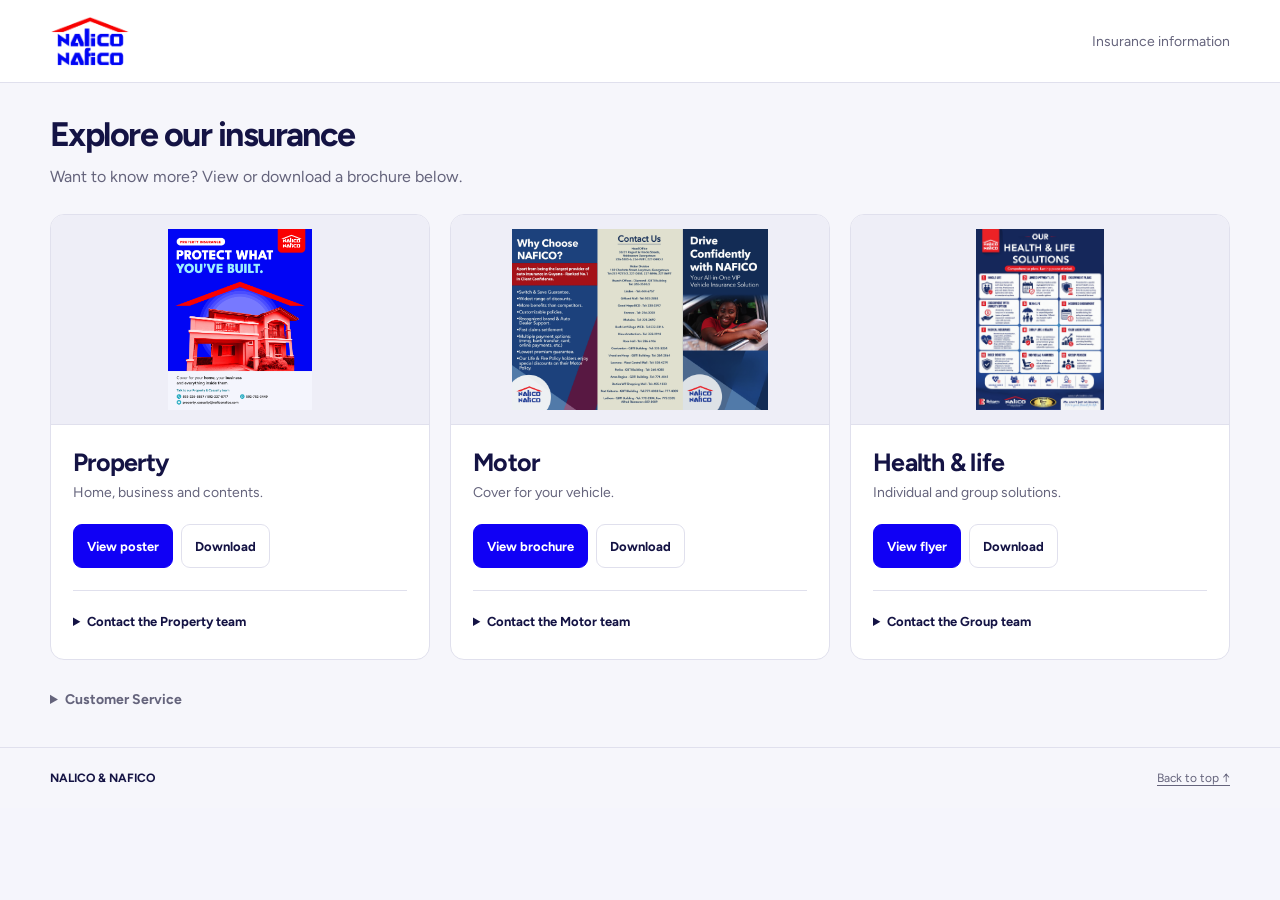
==== commit 666c8327: "Simplify follow-up form and poster browsing" ====
--- a/posters.html
+++ b/posters.html
@@ -6,43 +6,47 @@
   <meta name="theme-color" content="#1000f5">
   <meta name="description" content="Explore NALICO & NAFICO's event posters. View and download our property, health and life, and motor insurance materials.">
   <meta property="og:title" content="NALICO & NAFICO | Explore our posters">
-  <meta property="og:description" content="Protect what you've built. View our property insurance poster and connect with our team.">
+  <meta property="og:description" content="Browse property, motor and health and life insurance materials.">
   <meta property="og:image" content="https://densdanielp-max.github.io/event-posters/property-insurance.png?v=subtle-rings">
   <title>Explore our posters | NALICO &amp; NAFICO</title>
   <link rel="stylesheet" href="fonts.css">
   <link rel="stylesheet" href="style.css?v=three-posters">
+  <link rel="stylesheet" href="posters.css?v=follow-up">
   <script src="app.js?v=three-posters" defer></script>
 </head>
-<body>
+<body class="poster-page">
+
   <svg xmlns="http://www.w3.org/2000/svg" style="position:absolute;width:0;height:0;overflow:hidden" aria-hidden="true"><symbol id="arrow" viewBox="0 0 24 24"><path d="M5 12h14m-6-6 6 6-6 6"/></symbol><symbol id="download" viewBox="0 0 24 24"><path d="M12 3v12m-4-4 4 4 4-4M5 16v5h14v-5"/></symbol><symbol id="expand" viewBox="0 0 24 24"><path d="M9 3H3v6m12-6h6v6M3 15v6h6m12-6v6h-6"/></symbol><symbol id="phone" viewBox="0 0 24 24"><path d="m7 3 3 5-3 2a15 15 0 0 0 7 7l2-3 5 3-1 4C10 22 2 14 3 4Z"/></symbol><symbol id="mail" viewBox="0 0 24 24"><rect x="3" y="5" width="18" height="14" rx="2"/><path d="m3 6 9 7 9-7"/></symbol><symbol id="chat" viewBox="0 0 24 24"><path d="M21 11.5a8.5 8.5 0 0 1-12 7.8L3 21l1.7-6A8.5 8.5 0 1 1 21 11.5Z"/><path d="M8 11h8"/></symbol></svg>
-  <a class="skip" href="#posters">Skip to posters</a>
-  <header><div class="wrap header-inner"><a href="#" aria-label="NALICO and NAFICO home"><img class="logo" src="logo.png" width="356" height="222" alt="NALICO NAFICO"></a><nav class="nav" aria-label="Main navigation"><a href="#posters">Our posters</a><a class="contact-nav" href="#contact">Get in touch <span aria-hidden="true">↗</span></a></nav></div></header>
-  <main>
-    <section class="intro" aria-labelledby="page-title"><div class="wrap intro-grid"><div><p class="eyebrow">The poster collection</p><h1 id="page-title">Protection for<br><span>what matters.</span></h1></div><div class="intro-copy"><p>Explore our insurance posters.<br>Find out more. Connect with our team.</p><p class="hint"><svg class="icon" aria-hidden="true"><use href="#download"/></svg>View, save and share.</p></div></div></section>
-    <section class="collection wrap" id="posters" aria-labelledby="collection-title">
-      <div class="section-title"><h2 id="collection-title">Explore the posters</h2><span>3 available · View & download</span></div>
-      <div class="poster-list" aria-label="Poster collection">
-        <a class="poster-slot active" href="#property"><span class="slot-number">01</span><span class="slot-label">Property insurance<small>View the poster</small></span><svg class="icon slot-arrow" aria-hidden="true"><use href="#arrow"/></svg></a>
-        <a class="poster-slot active" href="#health"><span class="slot-number">02</span><span class="slot-label">Health &amp; life<small>View the flyer</small></span><svg class="icon slot-arrow" aria-hidden="true"><use href="#arrow"/></svg></a>
-        <a class="poster-slot active" href="#motor"><span class="slot-number">03</span><span class="slot-label">Motor insurance<small>View the brochure</small></span><svg class="icon slot-arrow" aria-hidden="true"><use href="#arrow"/></svg></a>
-      </div>
-      <article class="feature" id="property" aria-labelledby="property-title">
-        <div class="artwork"><a class="poster-open" href="property-insurance.png?v=subtle-rings" data-viewer="poster-dialog" aria-label="View property insurance poster full size"><img src="property-insurance.png?v=subtle-rings" width="2160" height="2700" fetchpriority="high" alt="Property insurance: Protect what you've built. Cover for your home, your business and everything inside them. Contact details are provided below."><span class="zoom-label"><svg class="icon" aria-hidden="true"><use href="#expand"/></svg>Tap to enlarge</span></a></div>
-        <div class="details"><span class="tag">Property insurance</span><h2 id="property-title">Protect what<br><span>you’ve built.</span></h2><p>Cover for your <strong>home</strong>, your <strong>business</strong> and <strong>everything inside them.</strong></p><ul class="cover-points" aria-label="Property insurance"><li>Your home</li><li>Your business</li><li>Your contents</li></ul><div class="actions"><a class="btn btn-primary" href="property-insurance.png?v=subtle-rings" data-viewer="poster-dialog"><svg class="icon" aria-hidden="true"><use href="#expand"/></svg>View poster</a><a class="btn" href="property-insurance.png?v=subtle-rings" download="NAFICO-Property-Insurance.png"><svg class="icon" aria-hidden="true"><use href="#download"/></svg>Download</a></div><p class="file-note">High-resolution PNG · 2160 × 2700 px</p><div class="mini-contact">Have a question about property insurance?<br><a href="#contact">Talk to our Property &amp; Casualty team <svg class="icon" aria-hidden="true"><use href="#arrow"/></svg></a></div></div>
+    <a class="skip" href="#posters">Skip to posters</a>
+  <header><div class="wrap header-inner"><a href="./" aria-label="NALICO and NAFICO home"><img class="logo" src="logo.png" width="356" height="222" alt="NALICO NAFICO"></a><span class="page-label">Insurance information</span></div></header>
+  <main class="wrap gallery-main" id="posters">
+    <div class="gallery-heading"><h1 id="page-title">Explore our insurance</h1><p>Want to know more? View or download a brochure below.</p></div>
+    <div class="poster-grid">
+      <article class="poster-card" id="property" aria-labelledby="property-title">
+        <a class="poster-preview" href="property-insurance.png?v=subtle-rings" data-viewer="poster-dialog" aria-label="View property insurance poster"><img src="property-insurance.png?v=subtle-rings" width="2160" height="2700" alt="Property insurance poster: Protect what you’ve built."></a>
+        <div class="card-content"><h2 id="property-title">Property</h2><p>Home, business and contents.</p>
+          <div class="actions"><a class="btn btn-primary" href="property-insurance.png?v=subtle-rings" data-viewer="poster-dialog" aria-label="View property poster">View poster</a><a class="btn" href="property-insurance.png?v=subtle-rings" download="NAFICO-Property-Insurance.png" aria-label="Download property poster">Download</a></div>
+          <details class="team-contact"><summary>Contact the Property team</summary><div><strong>Property &amp; Casualty</strong><a href="tel:+5922265887">+592 226 5887</a><a href="tel:+5922278717">+592 227 8717</a><a href="https://wa.me/5927523449" target="_blank" rel="noopener noreferrer">WhatsApp: +592 752 3449 ↗</a><a href="mailto:property_casualty@naficonalico.com">property_casualty@naficonalico.com</a></div></details>
+        </div>
       </article>
-
-      <article class="feature additional-feature" id="health" aria-labelledby="health-title">
-        <div class="artwork"><a class="poster-open" href="health-insurance.pdf" data-viewer="health-dialog" aria-label="View health and life solutions flyer"><img src="health-insurance-page-1.png" width="1132" height="1600" loading="lazy" alt="Our Health and Life Solutions: twelve plan categories including life, medical, group health, annuities and pensions."><span class="zoom-label"><svg class="icon" aria-hidden="true"><use href="#expand"/></svg>Tap to enlarge</span></a></div>
-        <div class="details"><span class="tag">Health &amp; life</span><h2 id="health-title">Our health &amp;<br><span>life solutions.</span></h2><p>Explore our range of life, medical and group plans, plus annuities and pension solutions.</p><ul class="cover-points"><li>Life insurance</li><li>Medical plans</li><li>Retirement</li></ul><div class="actions"><a class="btn btn-primary" href="health-insurance.pdf" data-viewer="health-dialog"><svg class="icon" aria-hidden="true"><use href="#expand"/></svg>View flyer</a><a class="btn" href="health-insurance.pdf" download="NALICO-Health-and-Life-Solutions.pdf"><svg class="icon" aria-hidden="true"><use href="#download"/></svg>Download PDF</a></div><p class="file-note">Original PDF · 1 page · 5.4 MB</p><div class="mini-contact"><strong>Group Department (Group Health/Life)</strong><br>Ashley Etwaru<br><a href="mailto:aetwaru@naficonalico.com">aetwaru@naficonalico.com</a></div><div class="mini-contact"><strong>Customer Service</strong><br>Leanne Evelyn<br><a href="mailto:levelyn@naficonalico.com">levelyn@naficonalico.com</a></div></div>
+      <article class="poster-card" id="motor" aria-labelledby="motor-title">
+        <a class="poster-preview" href="motor-insurance.pdf" data-viewer="motor-dialog" aria-label="View both pages of the motor insurance brochure"><img src="motor-insurance-page-1.png" width="1600" height="1132" alt="Motor insurance brochure: Drive confidently with NAFICO."></a>
+        <div class="card-content"><h2 id="motor-title">Motor</h2><p>Cover for your vehicle.</p>
+          <div class="actions"><a class="btn btn-primary" href="motor-insurance.pdf" data-viewer="motor-dialog" aria-label="View both pages of the motor brochure">View brochure</a><a class="btn" href="motor-insurance.pdf" download="NAFICO-Motor-Insurance-Brochure.pdf" aria-label="Download motor brochure PDF">Download</a></div>
+          <details class="team-contact"><summary>Contact the Motor team</summary><div><strong>Motor Division</strong><p>189 Charlotte Street, Lacytown, Georgetown</p><a href="tel:+5922319731">+592 231 9731</a><a href="tel:+5922319732">+592 231 9732</a></div></details>
+        </div>
       </article>
-      <article class="feature additional-feature" id="motor" aria-labelledby="motor-title">
-        <div class="artwork brochure-artwork"><a class="poster-open" href="motor-insurance.pdf" data-viewer="motor-dialog" aria-label="View both pages of the motor insurance brochure"><img src="motor-insurance-page-1.png" width="1600" height="1132" loading="lazy" alt="Motor insurance brochure front: Drive Confidently with NAFICO, why choose NAFICO and branch contact details."><img class="brochure-second" src="motor-insurance-page-2.png" width="1600" height="1132" loading="lazy" alt="Motor insurance brochure reverse: VIP Comprehensive Protector benefits, a blank quotation form and other insurance products."><span class="zoom-label"><svg class="icon" aria-hidden="true"><use href="#expand"/></svg>View both pages</span></a></div>
-        <div class="details"><span class="tag">Motor insurance</span><h2 id="motor-title">Drive confidently<br><span>with NAFICO.</span></h2><p>Explore the VIP Comprehensive Protector, vehicle insurance benefits and branch contact details in our two-page brochure.</p><ul class="cover-points"><li>Vehicle cover</li><li>Benefits</li><li>Branch contacts</li></ul><div class="actions"><a class="btn btn-primary" href="motor-insurance.pdf" data-viewer="motor-dialog"><svg class="icon" aria-hidden="true"><use href="#expand"/></svg>View brochure</a><a class="btn" href="motor-insurance.pdf" download="NAFICO-Motor-Insurance-Brochure.pdf"><svg class="icon" aria-hidden="true"><use href="#download"/></svg>Download PDF</a></div><p class="file-note">Original PDF · 2 pages · 9 MB</p><div class="mini-contact"><strong>Motor Division</strong><br>189 Charlotte Street, Lacytown, Georgetown<br><a href="tel:+5922319731">Call +592 231 9731</a><br><a href="tel:+5922319732">Call +592 231 9732</a></div></div>
+      <article class="poster-card" id="health" aria-labelledby="health-title">
+        <a class="poster-preview" href="health-insurance.pdf" data-viewer="health-dialog" aria-label="View health and life solutions flyer"><img src="health-insurance-page-1.png" width="1132" height="1600" alt="NALICO health and life solutions flyer."></a>
+        <div class="card-content"><h2 id="health-title">Health &amp; life</h2><p>Individual and group solutions.</p>
+          <div class="actions"><a class="btn btn-primary" href="health-insurance.pdf" data-viewer="health-dialog" aria-label="View health and life flyer">View flyer</a><a class="btn" href="health-insurance.pdf" download="NALICO-Health-and-Life-Solutions.pdf" aria-label="Download health and life flyer PDF">Download</a></div>
+          <details class="team-contact"><summary>Contact the Group team</summary><div><strong>Group Department (Group Health/Life)</strong><p>Ashley Etwaru</p><a href="mailto:aetwaru@naficonalico.com">aetwaru@naficonalico.com</a></div></details>
+        </div>
       </article>
-    </section>
-    <section class="contact-section" id="contact" aria-labelledby="contact-title"><div class="wrap contact-grid"><div><p class="eyebrow">Let’s talk</p><h2 id="contact-title">Your next step.<br>Our team is here.</h2><p>Connect with our Property &amp; Casualty, Motor, Group Health/Life or Customer Service team.</p></div><div class="contact-methods"><div class="contact-item"><span class="method-title"><svg class="icon" aria-hidden="true"><use href="#phone"/></svg>Property &amp; Casualty</span><a href="tel:+5922265887">+592 226 5887</a><a href="tel:+5922278717">+592 227 8717</a></div><div class="contact-item"><span class="method-title"><svg class="icon" aria-hidden="true"><use href="#chat"/></svg>WhatsApp</span><a href="https://wa.me/5927523449" target="_blank" rel="noopener noreferrer" aria-label="Chat on WhatsApp at +592 752 3449 (opens in a new tab)">+592 752 3449 ↗</a></div><div class="contact-item wide"><span class="method-title"><svg class="icon" aria-hidden="true"><use href="#mail"/></svg>Email the team</span><a href="mailto:property_casualty@naficonalico.com">property_casualty@naficonalico.com</a></div><div class="contact-item wide"><span class="method-title"><svg class="icon" aria-hidden="true"><use href="#phone"/></svg>Motor Division</span><a href="tel:+5922319731">+592 231 9731</a><a href="tel:+5922319732">+592 231 9732</a><p class="office-address">189 Charlotte Street, Lacytown, Georgetown</p></div><div class="contact-item wide"><span class="method-title"><svg class="icon" aria-hidden="true"><use href="#mail"/></svg>Group Department (Group Health/Life)</span><p>Ashley Etwaru</p><a href="mailto:aetwaru@naficonalico.com">aetwaru@naficonalico.com</a></div><div class="contact-item wide"><span class="method-title"><svg class="icon" aria-hidden="true"><use href="#mail"/></svg>Customer Service</span><p>Leanne Evelyn</p><a href="mailto:levelyn@naficonalico.com">levelyn@naficonalico.com</a></div></div></div></section>
+    </div>
+    <details class="general-contact" id="contact"><summary>Customer Service</summary><p>Leanne Evelyn · <a href="mailto:levelyn@naficonalico.com">levelyn@naficonalico.com</a></p></details>
   </main>
-  <footer><div class="wrap footer-inner"><strong>NALICO &amp; NAFICO</strong><span>Our posters. All in one place.</span><a href="#page-title">Back to top ↑</a></div></footer>
+  <footer><div class="wrap footer-inner"><strong>NALICO &amp; NAFICO</strong><a href="#page-title">Back to top ↑</a></div></footer>
   <dialog id="poster-dialog" aria-labelledby="dialog-title"><div class="dialog-bar"><h2 id="dialog-title">Property insurance</h2><div class="dialog-tools"><a class="btn" href="property-insurance.png?v=subtle-rings" download="NAFICO-Property-Insurance.png" aria-label="Download property insurance poster"><svg class="icon" aria-hidden="true"><use href="#download"/></svg><span class="download-label">Download</span></a><button class="btn" data-close-viewer type="button" autofocus>Close <span aria-hidden="true">×</span></button></div></div><img class="dialog-poster" src="property-insurance.png?v=subtle-rings" width="2160" height="2700" loading="lazy" alt="NALICO NAFICO property insurance poster: Protect what you've built. Home, business and contents. Call 592-226-5887 or 592-227-8717; WhatsApp 592-752-3449; email property_casualty@naficonalico.com."><p class="dialog-tip"><a href="property-insurance.png?v=subtle-rings" target="_blank" rel="noopener">Open original image for a closer look ↗</a></p></dialog>
 <dialog id="health-dialog" aria-labelledby="health-dialog-title"><div class="dialog-bar"><h2 id="health-dialog-title">Health &amp; life solutions</h2><div class="dialog-tools"><a class="btn" href="health-insurance.pdf" download>Download PDF</a><button class="btn" data-close-viewer type="button" autofocus>Close <span aria-hidden="true">×</span></button></div></div><p class="dialog-tip">Page 1 of 1</p><img class="dialog-poster" src="health-insurance-page-1.png" loading="lazy" alt="Health &amp; life solutions, page 1. Open the original PDF below to zoom in and read all details."><p class="dialog-tip"><a href="health-insurance.pdf" target="_blank" rel="noopener">Open original PDF for a closer look ↗</a></p></dialog>
 <dialog id="motor-dialog" aria-labelledby="motor-dialog-title"><div class="dialog-bar"><h2 id="motor-dialog-title">Motor insurance brochure</h2><div class="dialog-tools"><a class="btn" href="motor-insurance.pdf" download>Download PDF</a><button class="btn" data-close-viewer type="button" autofocus>Close <span aria-hidden="true">×</span></button></div></div><p class="dialog-tip">Page 1 of 2</p><img class="dialog-poster" src="motor-insurance-page-1.png" loading="lazy" alt="Motor insurance brochure, page 1. Open the original PDF below to zoom in and read all details."><p class="dialog-tip">Page 2 of 2</p><img class="dialog-poster" src="motor-insurance-page-2.png" loading="lazy" alt="Motor insurance brochure, page 2. Open the original PDF below to zoom in and read all details."><p class="dialog-tip"><a href="motor-insurance.pdf" target="_blank" rel="noopener">Open original PDF for a closer look ↗</a></p></dialog>
--- a/posters.css
+++ b/posters.css
@@ -0,0 +1,30 @@
+.poster-page{background:#f6f6fb}
+.poster-page .header-inner{min-height:82px}
+.poster-page .logo{width:80px}
+.page-label{font-size:14px;color:var(--muted)}
+.gallery-main{padding:32px 0}
+.gallery-heading{margin-bottom:24px}
+.gallery-heading h1{font-size:34px;line-height:1.15;margin:0 0 10px}
+.gallery-heading p{font-size:16px;color:var(--muted)}
+.poster-grid{display:grid;grid-template-columns:repeat(3,minmax(0,1fr));gap:20px;align-items:start}
+.poster-card{background:white;border:1px solid var(--line);border-radius:14px;overflow:hidden;min-width:0;scroll-margin-top:20px}
+.poster-preview{display:flex;height:210px;align-items:center;justify-content:center;background:#eeeef7;padding:14px;border-bottom:1px solid var(--line)}
+.poster-preview img{max-width:100%;max-height:100%;width:auto;height:auto;object-fit:contain}
+.poster-preview:hover{background:#e6e5f5}
+.card-content{padding:22px}
+.card-content h2{font-size:25px;letter-spacing:-.03em;margin:0 0 5px}
+.card-content>p{font-size:14px;color:var(--muted);margin-bottom:20px}
+.card-content .actions{gap:8px}
+.card-content .btn{font-size:13px;min-height:44px;padding:10px 13px}
+.team-contact{border-top:1px solid var(--line);margin-top:22px;padding-top:16px;font-size:13px}
+summary{cursor:pointer;font-weight:650;line-height:1.5;padding:5px 0}
+summary:focus-visible{outline:3px solid #148090;outline-offset:3px}
+.team-contact div{padding-top:14px;color:var(--muted);line-height:1.7}
+.team-contact strong{color:var(--navy)}
+.team-contact a{display:block;color:var(--blue);overflow-wrap:anywhere;margin-top:7px}
+.team-contact a:hover,.general-contact a:hover{text-decoration:underline}
+.general-contact{margin-top:24px;font-size:14px;color:var(--muted)}
+.general-contact p{margin-top:10px}.general-contact a{color:var(--blue);overflow-wrap:anywhere}
+.poster-page footer{border-top:1px solid var(--line)}
+@media(max-width:1000px) and (min-width:701px){.card-content{padding:16px}.poster-grid{gap:12px}.card-content .btn{padding:10px;font-size:12px}}
+@media(max-width:700px){.poster-grid{grid-template-columns:1fr;gap:18px}.gallery-main{padding:24px 0}.gallery-heading h1{font-size:29px}.gallery-heading p{font-size:15px}.poster-page .header-inner{min-height:72px}.poster-page .logo{width:70px}.page-label{font-size:12px}.poster-preview{height:190px}.card-content{padding:20px}.card-content .actions{flex-wrap:nowrap}.card-content .btn{flex:1}.poster-page .footer-inner{flex-direction:row}.general-contact{margin-top:22px}}
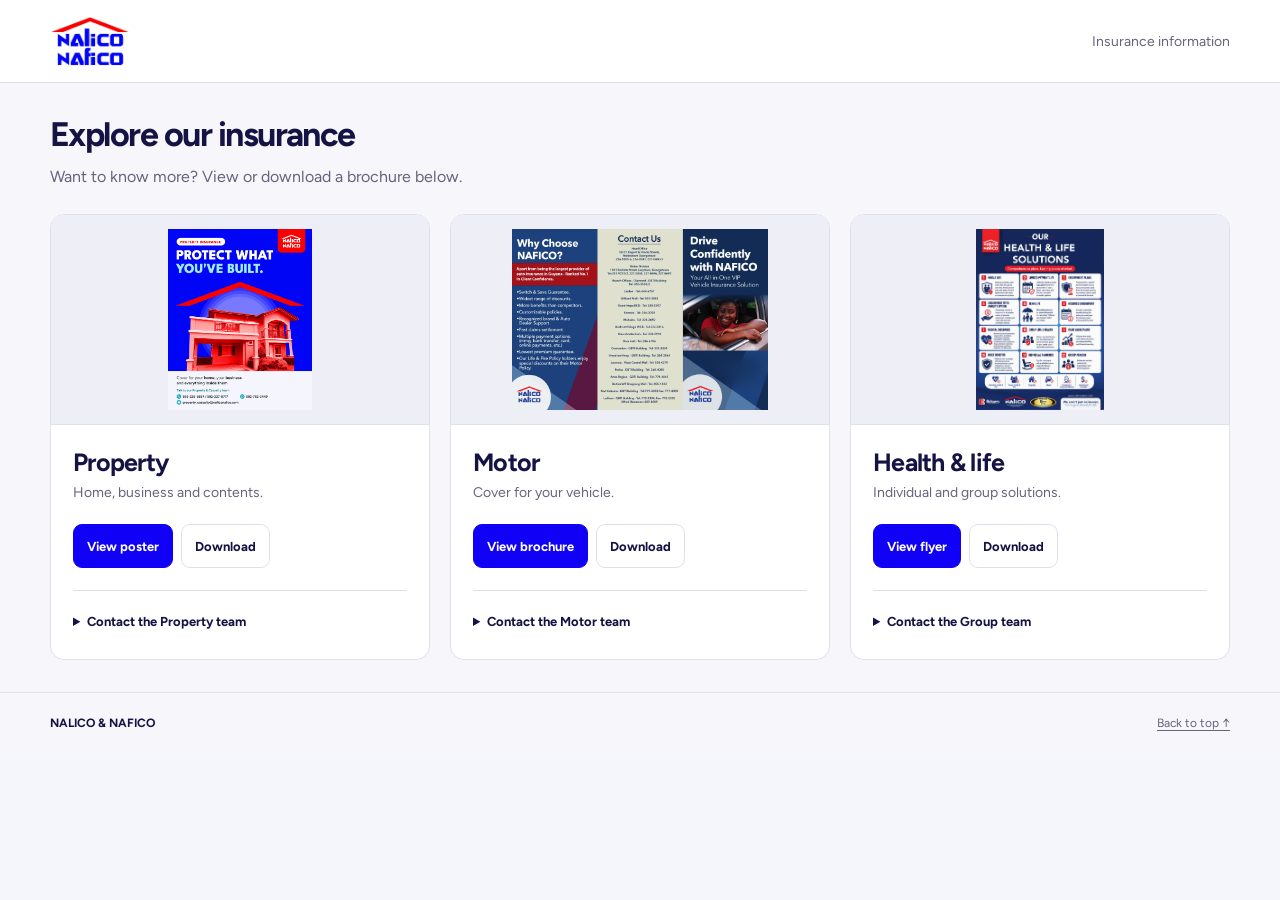
==== commit a7005e6f: "Remove Customer Service contact section" ====
--- a/posters.html
+++ b/posters.html
@@ -44,7 +44,6 @@
         </div>
       </article>
     </div>
-    <details class="general-contact" id="contact"><summary>Customer Service</summary><p>Leanne Evelyn · <a href="mailto:levelyn@naficonalico.com">levelyn@naficonalico.com</a></p></details>
   </main>
   <footer><div class="wrap footer-inner"><strong>NALICO &amp; NAFICO</strong><a href="#page-title">Back to top ↑</a></div></footer>
   <dialog id="poster-dialog" aria-labelledby="dialog-title"><div class="dialog-bar"><h2 id="dialog-title">Property insurance</h2><div class="dialog-tools"><a class="btn" href="property-insurance.png?v=subtle-rings" download="NAFICO-Property-Insurance.png" aria-label="Download property insurance poster"><svg class="icon" aria-hidden="true"><use href="#download"/></svg><span class="download-label">Download</span></a><button class="btn" data-close-viewer type="button" autofocus>Close <span aria-hidden="true">×</span></button></div></div><img class="dialog-poster" src="property-insurance.png?v=subtle-rings" width="2160" height="2700" loading="lazy" alt="NALICO NAFICO property insurance poster: Protect what you've built. Home, business and contents. Call 592-226-5887 or 592-227-8717; WhatsApp 592-752-3449; email property_casualty@naficonalico.com."><p class="dialog-tip"><a href="property-insurance.png?v=subtle-rings" target="_blank" rel="noopener">Open original image for a closer look ↗</a></p></dialog>
--- a/posters.css
+++ b/posters.css
@@ -22,9 +22,7 @@
 .team-contact div{padding-top:14px;color:var(--muted);line-height:1.7}
 .team-contact strong{color:var(--navy)}
 .team-contact a{display:block;color:var(--blue);overflow-wrap:anywhere;margin-top:7px}
-.team-contact a:hover,.general-contact a:hover{text-decoration:underline}
-.general-contact{margin-top:24px;font-size:14px;color:var(--muted)}
-.general-contact p{margin-top:10px}.general-contact a{color:var(--blue);overflow-wrap:anywhere}
+.team-contact a:hover{text-decoration:underline}
 .poster-page footer{border-top:1px solid var(--line)}
 @media(max-width:1000px) and (min-width:701px){.card-content{padding:16px}.poster-grid{gap:12px}.card-content .btn{padding:10px;font-size:12px}}
-@media(max-width:700px){.poster-grid{grid-template-columns:1fr;gap:18px}.gallery-main{padding:24px 0}.gallery-heading h1{font-size:29px}.gallery-heading p{font-size:15px}.poster-page .header-inner{min-height:72px}.poster-page .logo{width:70px}.page-label{font-size:12px}.poster-preview{height:190px}.card-content{padding:20px}.card-content .actions{flex-wrap:nowrap}.card-content .btn{flex:1}.poster-page .footer-inner{flex-direction:row}.general-contact{margin-top:22px}}
+@media(max-width:700px){.poster-grid{grid-template-columns:1fr;gap:18px}.gallery-main{padding:24px 0}.gallery-heading h1{font-size:29px}.gallery-heading p{font-size:15px}.poster-page .header-inner{min-height:72px}.poster-page .logo{width:70px}.page-label{font-size:12px}.poster-preview{height:190px}.card-content{padding:20px}.card-content .actions{flex-wrap:nowrap}.card-content .btn{flex:1}.poster-page .footer-inner{flex-direction:row}}
